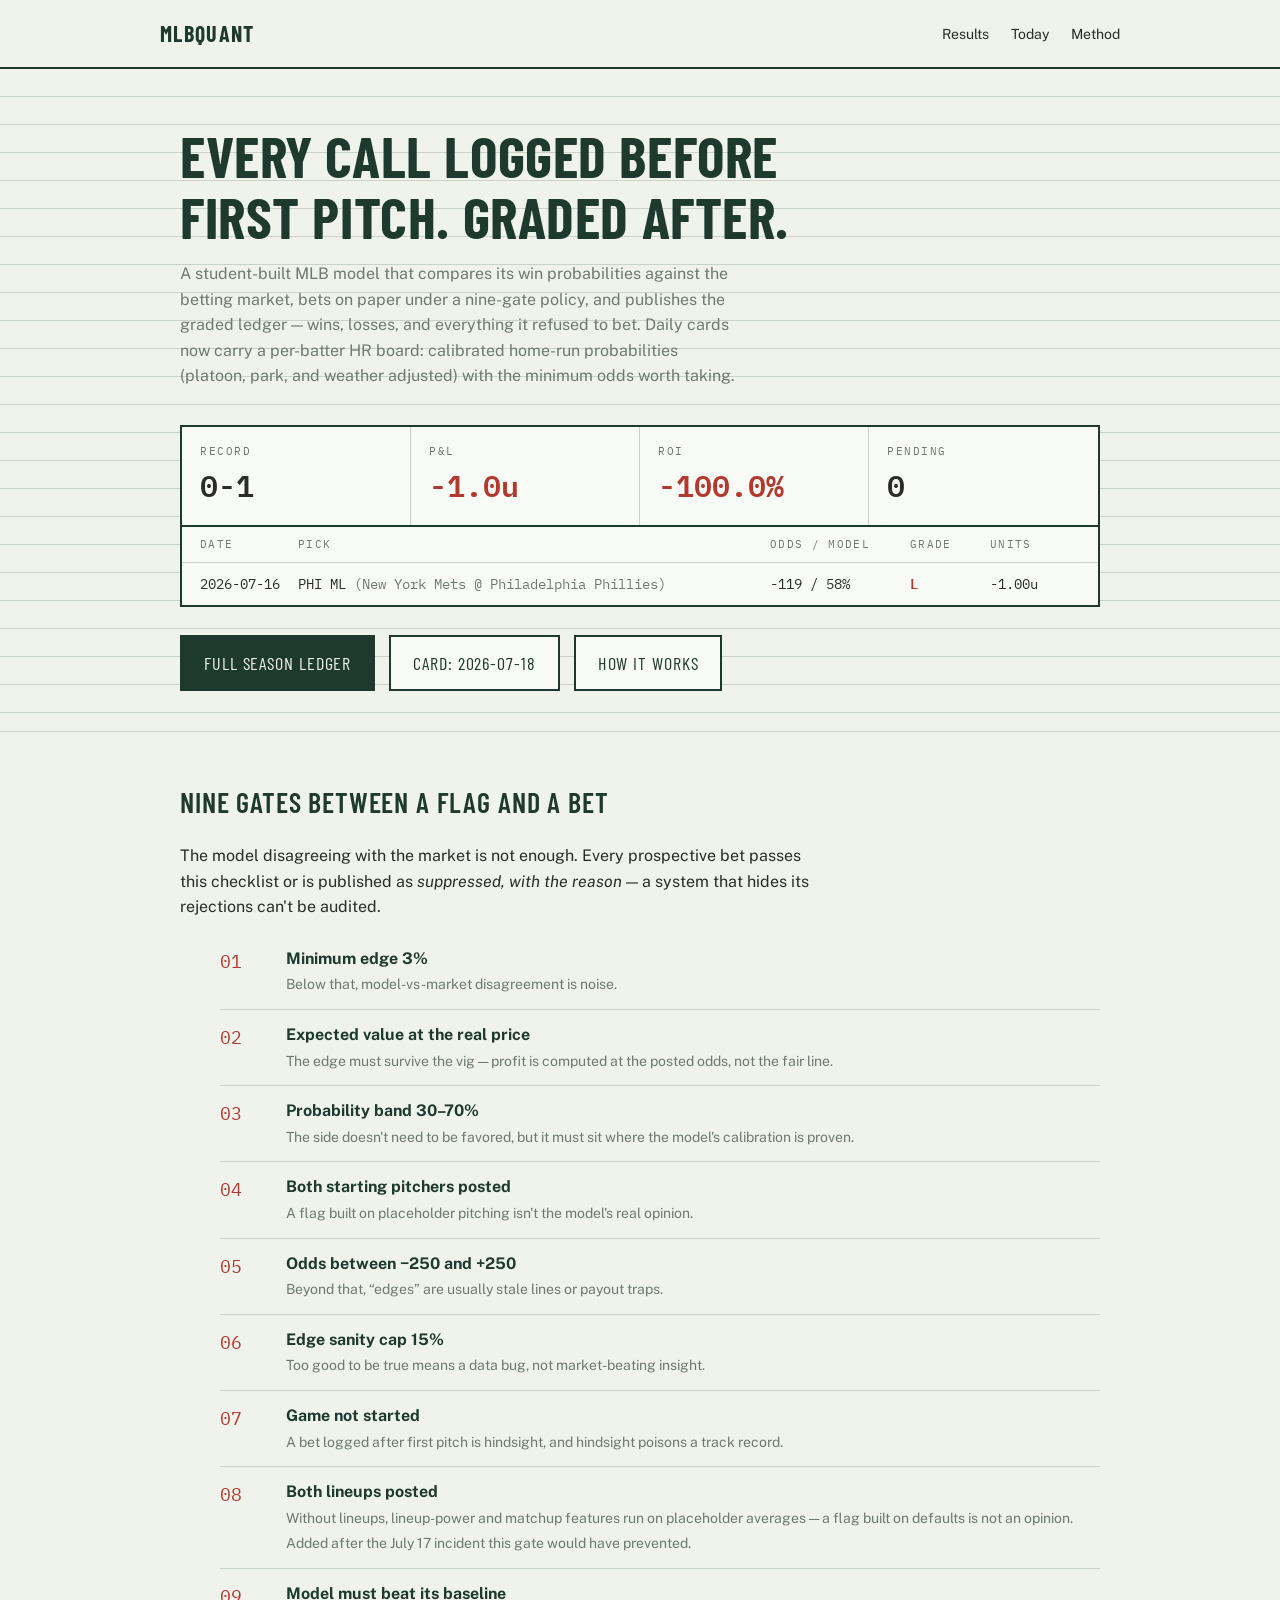
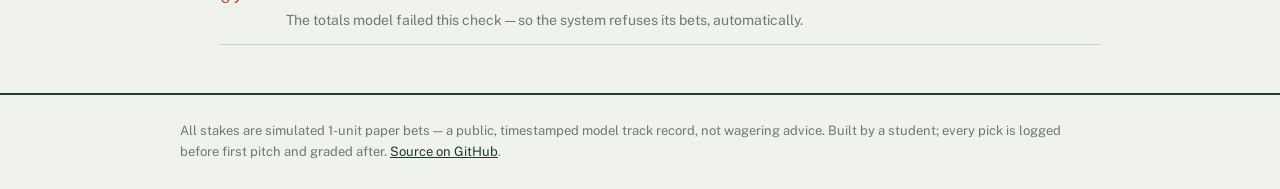
==== docs/index.html @ 3f46773c "Settle 7/17" ====
<!DOCTYPE html>
<html lang="en"><head><meta charset="utf-8">
<meta name="viewport" content="width=device-width, initial-scale=1">
<meta name="theme-color" content="#1E3A2F">
<link rel="manifest" href="manifest.json">
<link rel="apple-touch-icon" href="icon-192.png">
<title>Live ledger — MLBQuant</title><link rel="preconnect" href="https://fonts.googleapis.com"><link href="https://fonts.googleapis.com/css2?family=Barlow+Condensed:wght@600;700&family=Public+Sans:wght@400;600&family=IBM+Plex+Mono:wght@400;600&display=swap" rel="stylesheet">
<link rel="stylesheet" href="style.css">
<script>if('serviceWorker' in navigator){navigator.serviceWorker.register('sw.js');}</script>
</head><body>
<header><div class="wrap bar">
<a class="mark" href="index.html">MLBQUANT</a>
<nav><a href="season.html">Results</a><a href="today.html">Today</a><a href="method.html">Method</a></nav>
</div></header>

<div class="hero"><div class="wrap">
<h1>Every call logged before first&nbsp;pitch. Graded&nbsp;after.</h1>
<p class="sub">A student-built MLB model that compares its win probabilities against the
betting market, bets on paper under a nine-gate policy, and publishes the graded ledger —
wins, losses, and everything it refused to bet. Daily cards now carry a per-batter HR board:
calibrated home-run probabilities (platoon, park, and weather adjusted) with the minimum
odds worth taking.</p>
<div class="ledger"><div class="ledger-head mono">
<div class="stat"><div class="l">Record</div><div class="n">0-1</div></div>
<div class="stat"><div class="l">P&amp;L</div><div class="n loss">-1.0u</div></div>
<div class="stat"><div class="l">ROI</div><div class="n loss">-100.0%</div></div>
<div class="stat"><div class="l">Pending</div><div class="n">0</div></div>
</div><div class="rows"><div class="row headrow mono"><div>Date</div><div>Pick</div><div class="hide-m">Odds / Model</div><div>Grade</div><div class="hide-m">Units</div></div><div class="row mono"><div>2026-07-16</div><div>PHI ML <span style="color:var(--muted)">(New York Mets @ Philadelphia Phillies)</span></div><div class="hide-m">-119 / 58%</div><div class="grade L">L</div><div class="hide-m">-1.00u</div></div></div></div>
<div class="actions">
<a class="btn solid" href="season.html">Full season ledger</a>
<a class="btn" href="today.html">Card: 2026-07-18</a>
<a class="btn" href="method.html">How it works</a>
</div>
</div></div>
<section><div class="wrap">
<h2>Nine gates between a flag and a bet</h2>
<p class="body">The model disagreeing with the market is not enough. Every prospective bet
passes this checklist or is published as <em>suppressed, with the reason</em> — a system
that hides its rejections can't be audited.</p>
<ol class="gates"><li><div><b>Minimum edge 3%</b><span>Below that, model-vs-market disagreement is noise.</span></div></li><li><div><b>Expected value at the real price</b><span>The edge must survive the vig — profit is computed at the posted odds, not the fair line.</span></div></li><li><div><b>Probability band 30–70%</b><span>The side doesn't need to be favored, but it must sit where the model's calibration is proven.</span></div></li><li><div><b>Both starting pitchers posted</b><span>A flag built on placeholder pitching isn't the model's real opinion.</span></div></li><li><div><b>Odds between −250 and +250</b><span>Beyond that, “edges” are usually stale lines or payout traps.</span></div></li><li><div><b>Edge sanity cap 15%</b><span>Too good to be true means a data bug, not market-beating insight.</span></div></li><li><div><b>Game not started</b><span>A bet logged after first pitch is hindsight, and hindsight poisons a track record.</span></div></li><li><div><b>Both lineups posted</b><span>Without lineups, lineup-power and matchup features run on placeholder averages — a flag built on defaults is not an opinion. Added after the July 17 incident this gate would have prevented.</span></div></li><li><div><b>Model must beat its baseline</b><span>The totals model failed this check — so the system refuses its bets, automatically.</span></div></li></ol>
</div></section>

<footer><div class="wrap">All stakes are simulated 1-unit paper bets — a public, timestamped
model track record, not wagering advice. Built by a student; every pick is logged before
first pitch and graded after. <a href="https://github.com/aa2-2/SportsQuant-AI">Source on GitHub</a>.
</div></footer></body></html>
---- docs/style.css ----
:root{--paper:#EFF3EC;--ink:#1E3A2F;--text:#2B2B28;--rule:#C9D4C6;--win:#1E6B3C;
--loss:#B3392E;--muted:#6E7A6E;--card:#F7FAF5;}
*{box-sizing:border-box;margin:0}
body{background:var(--paper);color:var(--text);font-family:'Public Sans',system-ui,sans-serif;
font-size:16px;line-height:1.6}
.mono{font-family:'IBM Plex Mono',monospace;font-variant-numeric:tabular-nums}
a{color:var(--ink)}
.wrap{max-width:960px;margin:0 auto;padding:0 20px}
header{border-bottom:2px solid var(--ink)}
.bar{display:flex;justify-content:space-between;align-items:center;padding:16px 0}
.mark{font-family:'Barlow Condensed',sans-serif;font-weight:700;font-size:22px;
letter-spacing:.06em;color:var(--ink);text-decoration:none}
nav a{margin-left:22px;font-size:14px;text-decoration:none;color:var(--text)}
nav a:hover{text-decoration:underline}
.hero{padding:56px 0 40px;background:
repeating-linear-gradient(to bottom,transparent 0 27px,var(--rule) 27px 28px)}
h1{font-family:'Barlow Condensed',sans-serif;font-weight:700;font-size:clamp(38px,6vw,58px);
line-height:1.05;color:var(--ink);text-transform:uppercase;letter-spacing:.01em;max-width:640px}
.sub{margin:14px 0 0;color:var(--muted);max-width:560px}
.ledger{background:var(--card);border:2px solid var(--ink);margin:36px 0 0}
.ledger-head{display:grid;grid-template-columns:repeat(4,1fr);border-bottom:2px solid var(--ink)}
.stat{padding:16px 18px;border-right:1px solid var(--rule)}
.stat:last-child{border-right:none}
.stat .l{font-size:11px;letter-spacing:.14em;text-transform:uppercase;color:var(--muted)}
.stat .n{font-size:30px;font-weight:600}
.n.win{color:var(--win)}.n.loss{color:var(--loss)}
.rows{font-size:14px}
.row{display:grid;grid-template-columns:88px 1fr 130px 70px 90px;gap:10px;
padding:9px 18px;border-top:1px solid var(--rule);align-items:baseline}
.row.headrow{color:var(--muted);font-size:11px;letter-spacing:.12em;text-transform:uppercase;border-top:none}
.grade{font-weight:600}
.grade.W{color:var(--win)}.grade.L{color:var(--loss)}.grade.P{color:var(--muted)}
.empty{padding:22px 18px;color:var(--muted)}
.actions{display:flex;gap:14px;margin:28px 0 0;flex-wrap:wrap}
.btn{display:inline-block;border:2px solid var(--ink);padding:12px 22px;text-decoration:none;
font-family:'Barlow Condensed',sans-serif;font-size:18px;letter-spacing:.05em;
text-transform:uppercase;color:var(--ink);background:var(--card)}
.btn.solid{background:var(--ink);color:var(--paper)}
.btn:focus-visible{outline:3px solid var(--loss);outline-offset:2px}
section{padding:48px 0;border-top:1px solid var(--rule)}
h2{font-family:'Barlow Condensed',sans-serif;font-weight:600;font-size:28px;color:var(--ink);
text-transform:uppercase;letter-spacing:.03em;margin-bottom:18px}
.gates{list-style:none;counter-reset:g}
.gates li{counter-increment:g;display:grid;grid-template-columns:52px 1fr;gap:14px;
padding:12px 0;border-bottom:1px solid var(--rule)}
.gates li::before{content:counter(g,decimal-leading-zero);font-family:'IBM Plex Mono',monospace;
color:var(--loss);font-size:18px;padding-top:2px}
.gates b{display:block;color:var(--ink)}
.gates span{color:var(--muted);font-size:14px}
p.body{max-width:640px;margin-bottom:14px}
footer{border-top:2px solid var(--ink);padding:26px 0;font-size:13px;color:var(--muted)}
@media(max-width:640px){.ledger-head{grid-template-columns:repeat(2,1fr)}
.stat:nth-child(2){border-right:none}.row{grid-template-columns:70px 1fr 60px;font-size:13px}
.row .hide-m{display:none}}
@media(prefers-reduced-motion:no-preference){.btn{transition:transform .12s ease}
.btn:hover{transform:translateY(-2px)}}
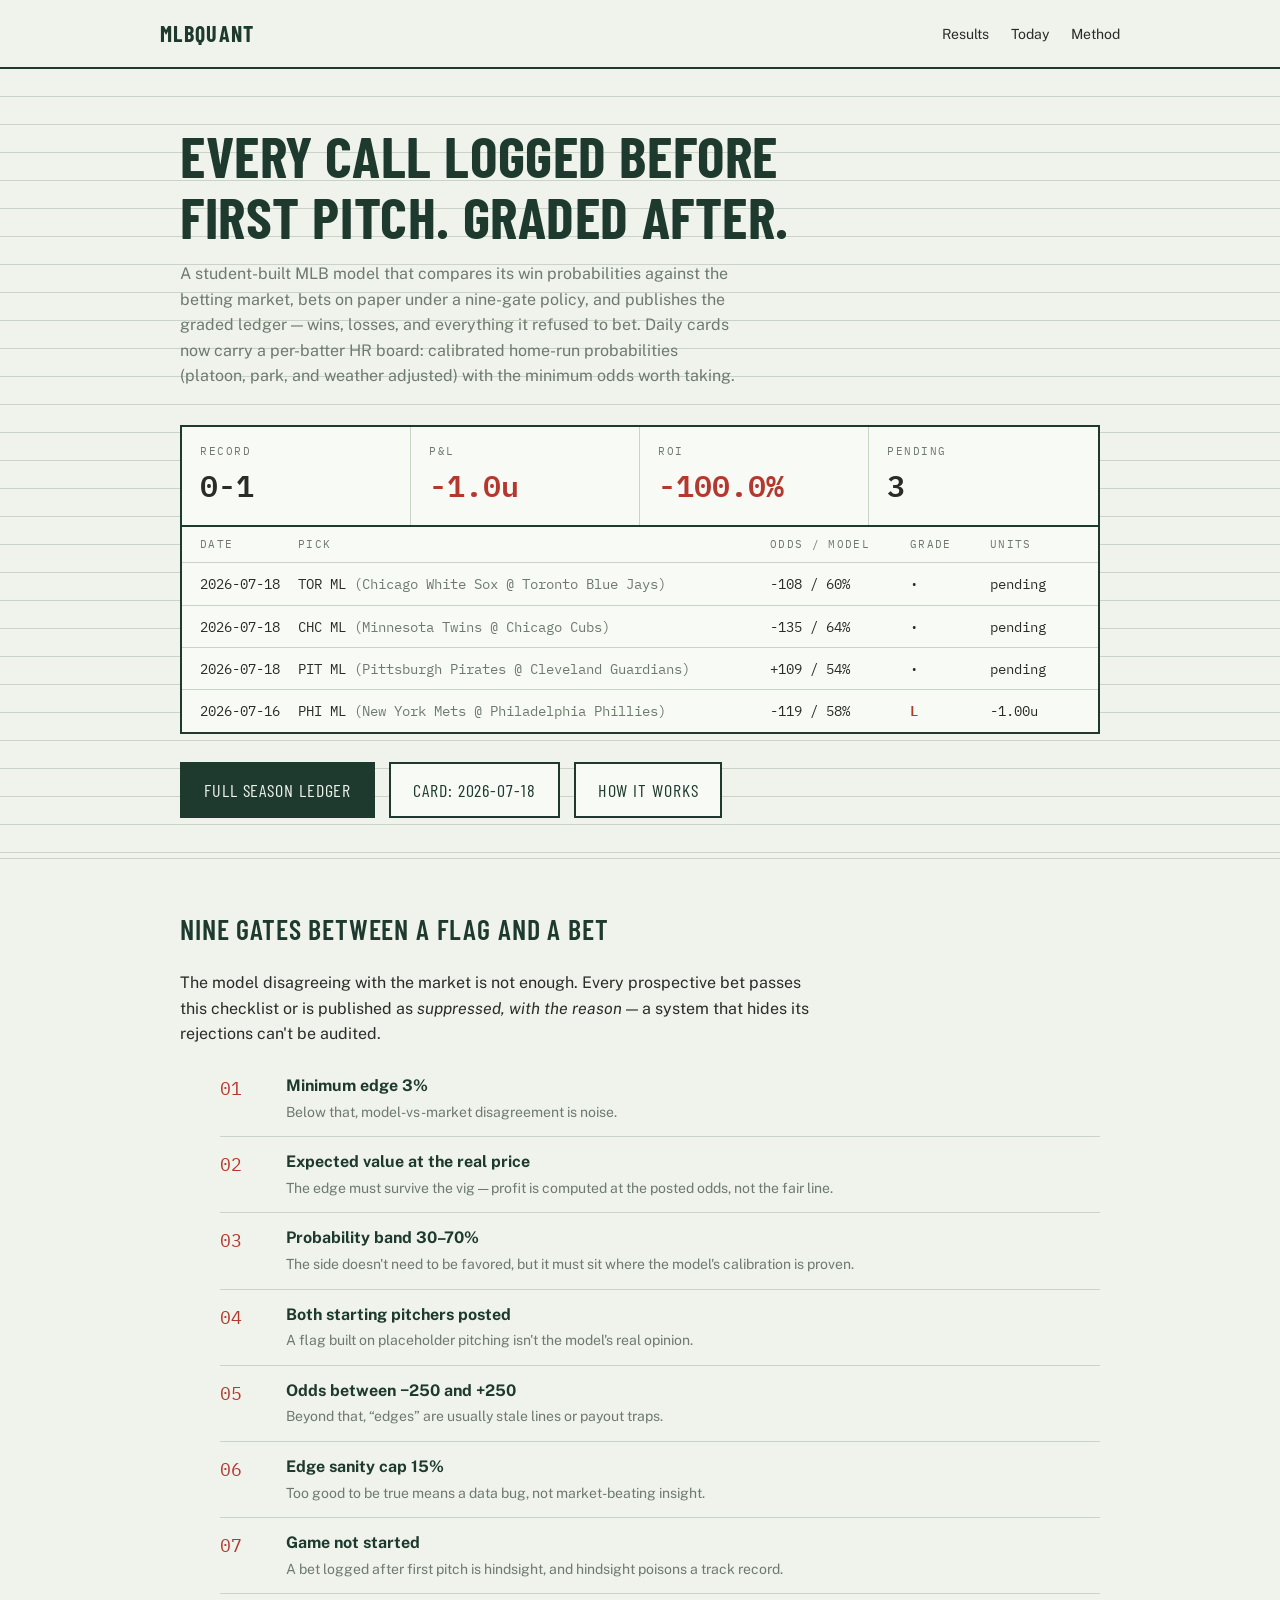
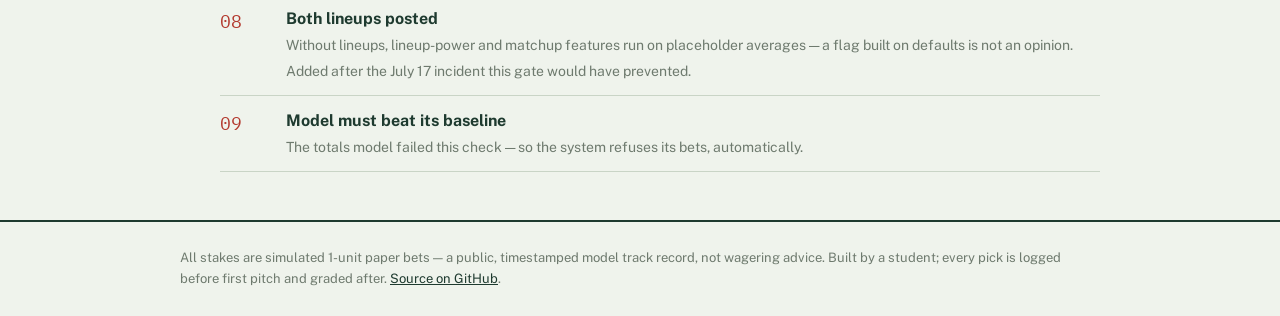
==== commit f174adca: "Daily update for 2026-07-18" ====
--- a/docs/index.html
+++ b/docs/index.html
@@ -24,8 +24,8 @@
 <div class="stat"><div class="l">Record</div><div class="n">0-1</div></div>
 <div class="stat"><div class="l">P&amp;L</div><div class="n loss">-1.0u</div></div>
 <div class="stat"><div class="l">ROI</div><div class="n loss">-100.0%</div></div>
-<div class="stat"><div class="l">Pending</div><div class="n">0</div></div>
-</div><div class="rows"><div class="row headrow mono"><div>Date</div><div>Pick</div><div class="hide-m">Odds / Model</div><div>Grade</div><div class="hide-m">Units</div></div><div class="row mono"><div>2026-07-16</div><div>PHI ML <span style="color:var(--muted)">(New York Mets @ Philadelphia Phillies)</span></div><div class="hide-m">-119 / 58%</div><div class="grade L">L</div><div class="hide-m">-1.00u</div></div></div></div>
+<div class="stat"><div class="l">Pending</div><div class="n">3</div></div>
+</div><div class="rows"><div class="row headrow mono"><div>Date</div><div>Pick</div><div class="hide-m">Odds / Model</div><div>Grade</div><div class="hide-m">Units</div></div><div class="row mono"><div>2026-07-18</div><div>TOR ML <span style="color:var(--muted)">(Chicago White Sox @ Toronto Blue Jays)</span></div><div class="hide-m">-108 / 60%</div><div class="grade ·">·</div><div class="hide-m">pending</div></div><div class="row mono"><div>2026-07-18</div><div>CHC ML <span style="color:var(--muted)">(Minnesota Twins @ Chicago Cubs)</span></div><div class="hide-m">-135 / 64%</div><div class="grade ·">·</div><div class="hide-m">pending</div></div><div class="row mono"><div>2026-07-18</div><div>PIT ML <span style="color:var(--muted)">(Pittsburgh Pirates @ Cleveland Guardians)</span></div><div class="hide-m">+109 / 54%</div><div class="grade ·">·</div><div class="hide-m">pending</div></div><div class="row mono"><div>2026-07-16</div><div>PHI ML <span style="color:var(--muted)">(New York Mets @ Philadelphia Phillies)</span></div><div class="hide-m">-119 / 58%</div><div class="grade L">L</div><div class="hide-m">-1.00u</div></div></div></div>
 <div class="actions">
 <a class="btn solid" href="season.html">Full season ledger</a>
 <a class="btn" href="today.html">Card: 2026-07-18</a>
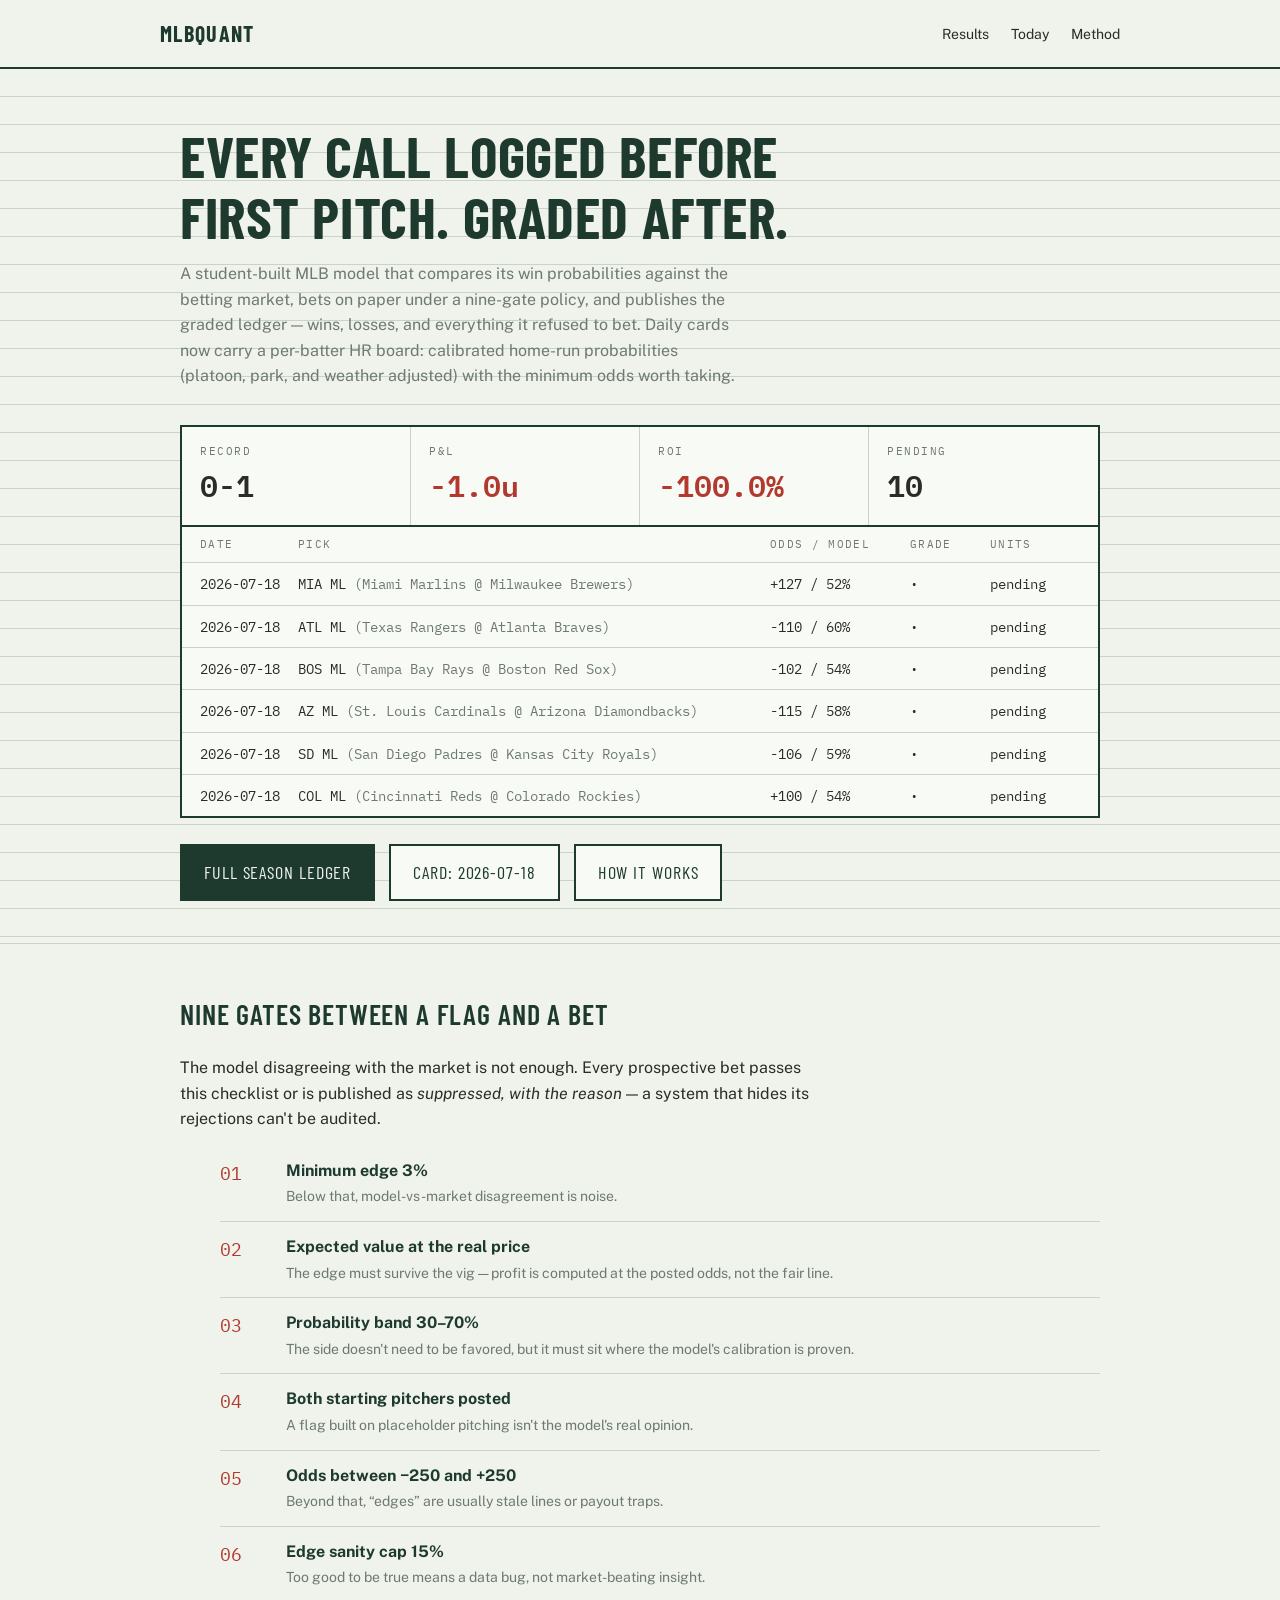
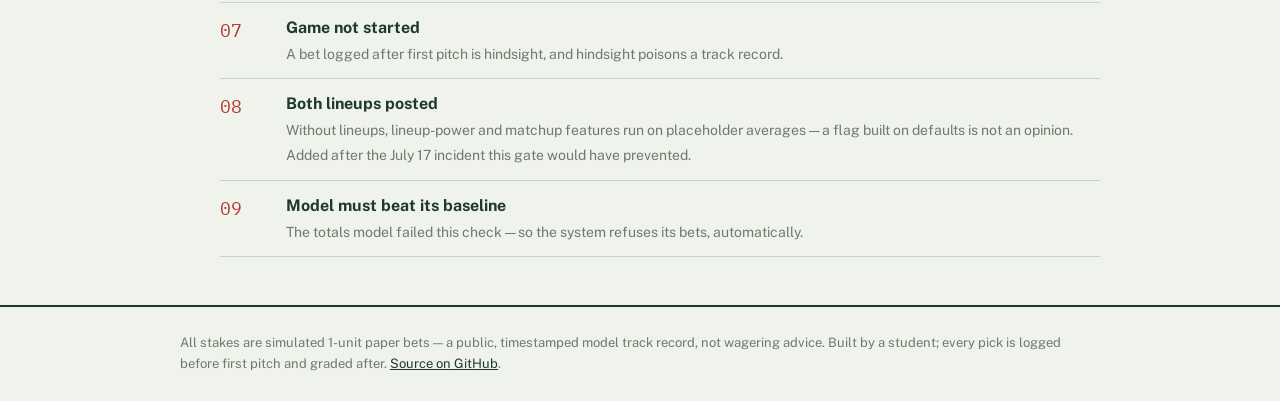
==== commit 61f4ad69: "Daily update for 2026-07-18" ====
--- a/docs/index.html
+++ b/docs/index.html
@@ -13,33 +13,33 @@
 <nav><a href="season.html">Results</a><a href="today.html">Today</a><a href="method.html">Method</a></nav>
 </div></header>
 
-<div class="hero"><div class="wrap">
-<h1>Every call logged before first&nbsp;pitch. Graded&nbsp;after.</h1>
-<p class="sub">A student-built MLB model that compares its win probabilities against the
-betting market, bets on paper under a nine-gate policy, and publishes the graded ledger —
-wins, losses, and everything it refused to bet. Daily cards now carry a per-batter HR board:
-calibrated home-run probabilities (platoon, park, and weather adjusted) with the minimum
-odds worth taking.</p>
-<div class="ledger"><div class="ledger-head mono">
+    <div class="hero"><div class="wrap">
+    <h1>Every call logged before first&nbsp;pitch. Graded&nbsp;after.</h1>
+    <p class="sub">A student-built MLB model that compares its win probabilities against the
+    betting market, bets on paper under a nine-gate policy, and publishes the graded ledger —
+    wins, losses, and everything it refused to bet. Daily cards now carry a per-batter HR board:
+    calibrated home-run probabilities (platoon, park, and weather adjusted) with the minimum
+    odds worth taking.</p>
+    <div class="ledger"><div class="ledger-head mono">
 <div class="stat"><div class="l">Record</div><div class="n">0-1</div></div>
-<div class="stat"><div class="l">P&amp;L</div><div class="n loss">-1.0u</div></div>
+<div class="stat"><div class="l">P&L</div><div class="n loss">-1.0u</div></div>
 <div class="stat"><div class="l">ROI</div><div class="n loss">-100.0%</div></div>
-<div class="stat"><div class="l">Pending</div><div class="n">3</div></div>
-</div><div class="rows"><div class="row headrow mono"><div>Date</div><div>Pick</div><div class="hide-m">Odds / Model</div><div>Grade</div><div class="hide-m">Units</div></div><div class="row mono"><div>2026-07-18</div><div>TOR ML <span style="color:var(--muted)">(Chicago White Sox @ Toronto Blue Jays)</span></div><div class="hide-m">-108 / 60%</div><div class="grade ·">·</div><div class="hide-m">pending</div></div><div class="row mono"><div>2026-07-18</div><div>CHC ML <span style="color:var(--muted)">(Minnesota Twins @ Chicago Cubs)</span></div><div class="hide-m">-135 / 64%</div><div class="grade ·">·</div><div class="hide-m">pending</div></div><div class="row mono"><div>2026-07-18</div><div>PIT ML <span style="color:var(--muted)">(Pittsburgh Pirates @ Cleveland Guardians)</span></div><div class="hide-m">+109 / 54%</div><div class="grade ·">·</div><div class="hide-m">pending</div></div><div class="row mono"><div>2026-07-16</div><div>PHI ML <span style="color:var(--muted)">(New York Mets @ Philadelphia Phillies)</span></div><div class="hide-m">-119 / 58%</div><div class="grade L">L</div><div class="hide-m">-1.00u</div></div></div></div>
-<div class="actions">
-<a class="btn solid" href="season.html">Full season ledger</a>
-<a class="btn" href="today.html">Card: 2026-07-18</a>
-<a class="btn" href="method.html">How it works</a>
-</div>
-</div></div>
-<section><div class="wrap">
-<h2>Nine gates between a flag and a bet</h2>
-<p class="body">The model disagreeing with the market is not enough. Every prospective bet
-passes this checklist or is published as <em>suppressed, with the reason</em> — a system
-that hides its rejections can't be audited.</p>
-<ol class="gates"><li><div><b>Minimum edge 3%</b><span>Below that, model-vs-market disagreement is noise.</span></div></li><li><div><b>Expected value at the real price</b><span>The edge must survive the vig — profit is computed at the posted odds, not the fair line.</span></div></li><li><div><b>Probability band 30–70%</b><span>The side doesn't need to be favored, but it must sit where the model's calibration is proven.</span></div></li><li><div><b>Both starting pitchers posted</b><span>A flag built on placeholder pitching isn't the model's real opinion.</span></div></li><li><div><b>Odds between −250 and +250</b><span>Beyond that, “edges” are usually stale lines or payout traps.</span></div></li><li><div><b>Edge sanity cap 15%</b><span>Too good to be true means a data bug, not market-beating insight.</span></div></li><li><div><b>Game not started</b><span>A bet logged after first pitch is hindsight, and hindsight poisons a track record.</span></div></li><li><div><b>Both lineups posted</b><span>Without lineups, lineup-power and matchup features run on placeholder averages — a flag built on defaults is not an opinion. Added after the July 17 incident this gate would have prevented.</span></div></li><li><div><b>Model must beat its baseline</b><span>The totals model failed this check — so the system refuses its bets, automatically.</span></div></li></ol>
-</div></section>
-
+<div class="stat"><div class="l">Pending</div><div class="n">10</div></div>
+</div><div class="rows"><div class="row headrow mono"><div>Date</div><div>Pick</div><div class="hide-m">Odds / Model</div><div>Grade</div><div class="hide-m">Units</div></div><div class="row mono"><div>2026-07-18</div><div>MIA ML <span style="color:var(--muted)">(Miami Marlins @ Milwaukee Brewers)</span></div><div class="hide-m">+127 / 52%</div><div class="grade ·">·</div><div class="hide-m">pending</div></div><div class="row mono"><div>2026-07-18</div><div>ATL ML <span style="color:var(--muted)">(Texas Rangers @ Atlanta Braves)</span></div><div class="hide-m">-110 / 60%</div><div class="grade ·">·</div><div class="hide-m">pending</div></div><div class="row mono"><div>2026-07-18</div><div>BOS ML <span style="color:var(--muted)">(Tampa Bay Rays @ Boston Red Sox)</span></div><div class="hide-m">-102 / 54%</div><div class="grade ·">·</div><div class="hide-m">pending</div></div><div class="row mono"><div>2026-07-18</div><div>AZ ML <span style="color:var(--muted)">(St. Louis Cardinals @ Arizona Diamondbacks)</span></div><div class="hide-m">-115 / 58%</div><div class="grade ·">·</div><div class="hide-m">pending</div></div><div class="row mono"><div>2026-07-18</div><div>SD ML <span style="color:var(--muted)">(San Diego Padres @ Kansas City Royals)</span></div><div class="hide-m">-106 / 59%</div><div class="grade ·">·</div><div class="hide-m">pending</div></div><div class="row mono"><div>2026-07-18</div><div>COL ML <span style="color:var(--muted)">(Cincinnati Reds @ Colorado Rockies)</span></div><div class="hide-m">+100 / 54%</div><div class="grade ·">·</div><div class="hide-m">pending</div></div></div></div>
+    <div class="actions">
+    <a class="btn solid" href="season.html">Full season ledger</a>
+    <a class="btn" href="today.html">Card: 2026-07-18</a>
+    <a class="btn" href="method.html">How it works</a>
+    </div>
+    </div></div>
+    <section><div class="wrap">
+    <h2>Nine gates between a flag and a bet</h2>
+    <p class="body">The model disagreeing with the market is not enough. Every prospective bet
+    passes this checklist or is published as <em>suppressed, with the reason</em> — a system
+    that hides its rejections can't be audited.</p>
+    <ol class="gates"><li><div><b>Minimum edge 3%</b><span>Below that, model-vs-market disagreement is noise.</span></div></li><li><div><b>Expected value at the real price</b><span>The edge must survive the vig — profit is computed at the posted odds, not the fair line.</span></div></li><li><div><b>Probability band 30–70%</b><span>The side doesn't need to be favored, but it must sit where the model's calibration is proven.</span></div></li><li><div><b>Both starting pitchers posted</b><span>A flag built on placeholder pitching isn't the model's real opinion.</span></div></li><li><div><b>Odds between −250 and +250</b><span>Beyond that, “edges” are usually stale lines or payout traps.</span></div></li><li><div><b>Edge sanity cap 15%</b><span>Too good to be true means a data bug, not market-beating insight.</span></div></li><li><div><b>Game not started</b><span>A bet logged after first pitch is hindsight, and hindsight poisons a track record.</span></div></li><li><div><b>Both lineups posted</b><span>Without lineups, lineup-power and matchup features run on placeholder averages — a flag built on defaults is not an opinion. Added after the July 17 incident this gate would have prevented.</span></div></li><li><div><b>Model must beat its baseline</b><span>The totals model failed this check — so the system refuses its bets, automatically.</span></div></li></ol>
+    </div></section>
+    
 <footer><div class="wrap">All stakes are simulated 1-unit paper bets — a public, timestamped
 model track record, not wagering advice. Built by a student; every pick is logged before
 first pitch and graded after. <a href="https://github.com/aa2-2/SportsQuant-AI">Source on GitHub</a>.
--- a/docs/style.css
+++ b/docs/style.css
@@ -1,57 +1,385 @@
 
-:root{--paper:#EFF3EC;--ink:#1E3A2F;--text:#2B2B28;--rule:#C9D4C6;--win:#1E6B3C;
---loss:#B3392E;--muted:#6E7A6E;--card:#F7FAF5;}
+:root{
+  --paper:#EFF3EC;
+  --ink:#1E3A2F;
+  --text:#2B2B28;
+  --rule:#C9D4C6;
+  --win:#1E6B3C;
+  --loss:#B3392E;
+  --muted:#6E7A6E;
+  --card:#F7FAF5;
+  --primary:#2563EB;
+  --primary-dark:#1D4ED8;
+  --success:#10B981;
+  --warning:#F59E0B;
+  --danger:#EF4444;
+}
 *{box-sizing:border-box;margin:0}
-body{background:var(--paper);color:var(--text);font-family:'Public Sans',system-ui,sans-serif;
-font-size:16px;line-height:1.6}
+body{
+  background:var(--paper);
+  color:var(--text);
+  font-family:'Public Sans',system-ui,sans-serif;
+  font-size:16px;
+  line-height:1.6
+}
 .mono{font-family:'IBM Plex Mono',monospace;font-variant-numeric:tabular-nums}
 a{color:var(--ink)}
-.wrap{max-width:960px;margin:0 auto;padding:0 20px}
+.wrap{
+  max-width:960px;
+  margin:0 auto;
+  padding:0 20px
+}
 header{border-bottom:2px solid var(--ink)}
-.bar{display:flex;justify-content:space-between;align-items:center;padding:16px 0}
-.mark{font-family:'Barlow Condensed',sans-serif;font-weight:700;font-size:22px;
-letter-spacing:.06em;color:var(--ink);text-decoration:none}
-nav a{margin-left:22px;font-size:14px;text-decoration:none;color:var(--text)}
+.bar{
+  display:flex;
+  justify-content:space-between;
+  align-items:center;
+  padding:16px 0
+}
+.mark{
+  font-family:'Barlow Condensed',sans-serif;
+  font-weight:700;
+  font-size:22px;
+  letter-spacing:.06em;
+  color:var(--ink);
+  text-decoration:none
+}
+nav a{
+  margin-left:22px;
+  font-size:14px;
+  text-decoration:none;
+  color:var(--text)
+}
 nav a:hover{text-decoration:underline}
-.hero{padding:56px 0 40px;background:
-repeating-linear-gradient(to bottom,transparent 0 27px,var(--rule) 27px 28px)}
-h1{font-family:'Barlow Condensed',sans-serif;font-weight:700;font-size:clamp(38px,6vw,58px);
-line-height:1.05;color:var(--ink);text-transform:uppercase;letter-spacing:.01em;max-width:640px}
-.sub{margin:14px 0 0;color:var(--muted);max-width:560px}
-.ledger{background:var(--card);border:2px solid var(--ink);margin:36px 0 0}
-.ledger-head{display:grid;grid-template-columns:repeat(4,1fr);border-bottom:2px solid var(--ink)}
-.stat{padding:16px 18px;border-right:1px solid var(--rule)}
+.hero{
+  padding:56px 0 40px;
+  background:
+  repeating-linear-gradient(to bottom,transparent 0 27px,var(--rule) 27px 28px)
+}
+h1{
+  font-family:'Barlow Condensed',sans-serif;
+  font-weight:700;
+  font-size:clamp(38px,6vw,58px);
+  line-height:1.05;
+  color:var(--ink);
+  text-transform:uppercase;
+  letter-spacing:.01em;
+  max-width:640px
+}
+.sub{
+  margin:14px 0 0;
+  color:var(--muted);
+  max-width:560px
+}
+.ledger{
+  background:var(--card);
+  border:2px solid var(--ink);
+  margin:36px 0 0
+}
+.ledger-head{
+  display:grid;
+  grid-template-columns:repeat(4,1fr);
+  border-bottom:2px solid var(--ink)
+}
+.stat{
+  padding:16px 18px;
+  border-right:1px solid var(--rule)
+}
 .stat:last-child{border-right:none}
-.stat .l{font-size:11px;letter-spacing:.14em;text-transform:uppercase;color:var(--muted)}
-.stat .n{font-size:30px;font-weight:600}
-.n.win{color:var(--win)}.n.loss{color:var(--loss)}
+.stat .l{
+  font-size:11px;
+  letter-spacing:.14em;
+  text-transform:uppercase;
+  color:var(--muted)
+}
+.stat .n{
+  font-size:30px;
+  font-weight:600
+}
+.n.win{color:var(--win)}
+.n.loss{color:var(--loss)}
 .rows{font-size:14px}
-.row{display:grid;grid-template-columns:88px 1fr 130px 70px 90px;gap:10px;
-padding:9px 18px;border-top:1px solid var(--rule);align-items:baseline}
-.row.headrow{color:var(--muted);font-size:11px;letter-spacing:.12em;text-transform:uppercase;border-top:none}
-.grade{font-weight:600}
-.grade.W{color:var(--win)}.grade.L{color:var(--loss)}.grade.P{color:var(--muted)}
-.empty{padding:22px 18px;color:var(--muted)}
-.actions{display:flex;gap:14px;margin:28px 0 0;flex-wrap:wrap}
-.btn{display:inline-block;border:2px solid var(--ink);padding:12px 22px;text-decoration:none;
-font-family:'Barlow Condensed',sans-serif;font-size:18px;letter-spacing:.05em;
-text-transform:uppercase;color:var(--ink);background:var(--card)}
-.btn.solid{background:var(--ink);color:var(--paper)}
-.btn:focus-visible{outline:3px solid var(--loss);outline-offset:2px}
-section{padding:48px 0;border-top:1px solid var(--rule)}
-h2{font-family:'Barlow Condensed',sans-serif;font-weight:600;font-size:28px;color:var(--ink);
-text-transform:uppercase;letter-spacing:.03em;margin-bottom:18px}
-.gates{list-style:none;counter-reset:g}
-.gates li{counter-increment:g;display:grid;grid-template-columns:52px 1fr;gap:14px;
-padding:12px 0;border-bottom:1px solid var(--rule)}
-.gates li::before{content:counter(g,decimal-leading-zero);font-family:'IBM Plex Mono',monospace;
-color:var(--loss);font-size:18px;padding-top:2px}
-.gates b{display:block;color:var(--ink)}
-.gates span{color:var(--muted);font-size:14px}
-p.body{max-width:640px;margin-bottom:14px}
-footer{border-top:2px solid var(--ink);padding:26px 0;font-size:13px;color:var(--muted)}
-@media(max-width:640px){.ledger-head{grid-template-columns:repeat(2,1fr)}
-.stat:nth-child(2){border-right:none}.row{grid-template-columns:70px 1fr 60px;font-size:13px}
-.row .hide-m{display:none}}
-@media(prefers-reduced-motion:no-preference){.btn{transition:transform .12s ease}
-.btn:hover{transform:translateY(-2px)}}
+.row{
+  display:grid;
+  grid-template-columns:88px 1fr 130px 70px 90px;
+  gap:10px;
+  padding:9px 18px;
+  border-top:1px solid var(--rule);
+  align-items:baseline
+}
+.row.headrow{
+  color:var(--muted);
+  font-size:11px;
+  letter-spacing:.12em;
+  text-transform:uppercase;
+  border-top:none
+}
+.grade{
+  font-weight:600
+}
+.grade.W{color:var(--win)}
+.grade.L{color:var(--loss)}
+.grade.P{color:var(--muted)}
+.empty{
+  padding:22px 18px;
+  color:var(--muted)
+}
+.actions{
+  display:flex;
+  gap:14px;
+  margin:28px 0 0;
+  flex-wrap:wrap
+}
+.btn{
+  display:inline-block;
+  border:2px solid var(--ink);
+  padding:12px 22px;
+  text-decoration:none;
+  font-family:'Barlow Condensed',sans-serif;
+  font-size:18px;
+  letter-spacing:.05em;
+  text-transform:uppercase;
+  color:var(--ink);
+  background:var(--card)
+}
+.btn.solid{
+  background:var(--ink);
+  color:var(--paper)
+}
+.btn:focus-visible{
+  outline:3px solid var(--loss);
+  outline-offset:2px
+}
+section{
+  padding:48px 0;
+  border-top:1px solid var(--rule)
+}
+h2{
+  font-family:'Barlow Condensed',sans-serif;
+  font-weight:600;
+  font-size:28px;
+  color:var(--ink);
+  text-transform:uppercase;
+  letter-spacing:.03em;
+  margin-bottom:18px
+}
+.gates{
+  list-style:none;
+  counter-reset:g
+}
+.gates li{
+  counter-increment:g;
+  display:grid;
+  grid-template-columns:52px 1fr;
+  gap:14px;
+  padding:12px 0;
+  border-bottom:1px solid var(--rule)
+}
+.gates li::before{
+  content:counter(g,decimal-leading-zero);
+  font-family:'IBM Plex Mono',monospace;
+  color:var(--loss);
+  font-size:18px;
+  padding-top:2px
+}
+.gates b{
+  display:block;
+  color:var(--ink)
+}
+.gates span{
+  color:var(--muted);
+  font-size:14px
+}
+p.body{
+  max-width:640px;
+  margin-bottom:14px
+}
+footer{
+  border-top:2px solid var(--ink);
+  padding:26px 0;
+  font-size:13px;
+  color:var(--muted)
+}
+@media(max-width:640px){
+  .ledger-head{
+    grid-template-columns:repeat(2,1fr)
+  }
+  .stat:nth-child(2){
+    border-right:none
+  }
+  .row{
+    grid-template-columns:70px 1fr 60px;
+    font-size:13px
+  }
+  .row .hide-m{
+    display:none
+  }
+}
+@media(prefers-reduced-motion:no-preference){
+  .btn{
+    transform:translateY(-2px);
+    transition:transform .12s ease
+  }
+  .btn:hover{
+    transform:translateY(-2px)
+  }
+}
+.today-header{
+  background:linear-gradient(135deg,#1E3A2F 0%,#2D5A3F 100%);
+  color:white;
+  padding:40px 0;
+  margin:36px 0 24px;
+  border-radius:12px
+}
+.today-header h1{
+  font-size:2.2rem;
+  margin-bottom:8px;
+  color:white
+}
+.today-header p{
+  font-size:1.1rem;
+  opacity:0.9
+}
+.featured-bet{
+  background:var(--card);
+  border:2px solid var(--ink);
+  border-radius:12px;
+  padding:24px;
+  margin:24px 0
+}
+.featured-bet h2{
+  margin-top:0;
+  color:var(--ink)
+}
+.featured-bet .pick{
+  font-size:1.5rem;
+  font-weight:bold;
+  margin:12px 0
+}
+.featured-bet .edge{
+  display:inline-block;
+  background:var(--win);
+  color:white;
+  padding:4px 8px;
+  border-radius:4px;
+  font-weight:bold
+}
+.featured-bet .reason{
+  background:#f8f9fa;
+  border-left:4px solid var(--win);
+  padding:12px;
+  margin:12px 0
+}
+.game-card{
+  background:var(--card);
+  border:1px solid var(--rule);
+  border-radius:10px;
+  padding:20px;
+  margin:16px 0
+}
+.game-header{
+  display:flex;
+  justify-content:space-between;
+  align-items:center;
+  margin-bottom:16px
+}
+.team-logo{
+  width:40px;
+  height:40px;
+  object-fit:contain;
+  margin-right:12px
+}
+.team-info{
+  flex:1
+}
+.team-name{
+  font-weight:600;
+  font-size:1.1rem
+}
+.game-time{
+  color:var(--muted);
+  font-size:0.9rem
+}
+.odds-display{
+  display:flex;
+  gap:16px;
+  margin:16px 0;
+  flex-wrap:wrap
+}
+.odds-box{
+  background:#f8f9fa;
+  border:1px solid var(--rule);
+  border-radius:8px;
+  padding:12px;
+  text-align:center;
+  min-width:80px
+}
+.odds-box.best{
+  border:2px solid var(--win);
+  background:#f0fff4
+}
+.odds-value{
+  font-size:1.5rem;
+  font-weight:bold;
+  color:var(--ink)
+}
+.odds-label{
+  font-size:0.85rem;
+  color:var(--muted);
+  text-transform:uppercase
+}
+.probability-bar{
+  height:8px;
+  background:#e9ecef;
+  border-radius:4px;
+  margin:12px 0;
+  overflow:hidden
+}
+.probability-fill{
+  height:100%;
+  background:linear-gradient(90deg,var(--win),var(--loss));
+  transition:width 0.3s ease
+}
+.hr-section{
+  background:#f8f9fa;
+  border-radius:12px;
+  padding:24px;
+  margin:24px 0
+}
+.hr-section h2{
+  margin-top:0;
+  color:var(--ink)
+}
+.hr-table{
+  width:100%;
+  border-collapse:collapse;
+  margin:16px 0
+}
+.hr-table th{
+  background:#e9ecef;
+  padding:12px;
+  text-align:left;
+  font-weight:600
+}
+.hr-table td{
+  padding:10px;
+  border-bottom:1px solid #dee2e6
+}
+.hr-table tr:hover{
+  background:#f1f3f5
+}
+.hr-player{
+  font-weight:600
+}
+.hr-prob{
+  font-weight:bold;
+  color:var(--ink)
+}
+.hr-take{
+  background:#fff3cd;
+  border:1px solid #ffeaa7;
+  border-radius:4px;
+  padding:2px 6px;
+  font-size:0.85rem
+}
+
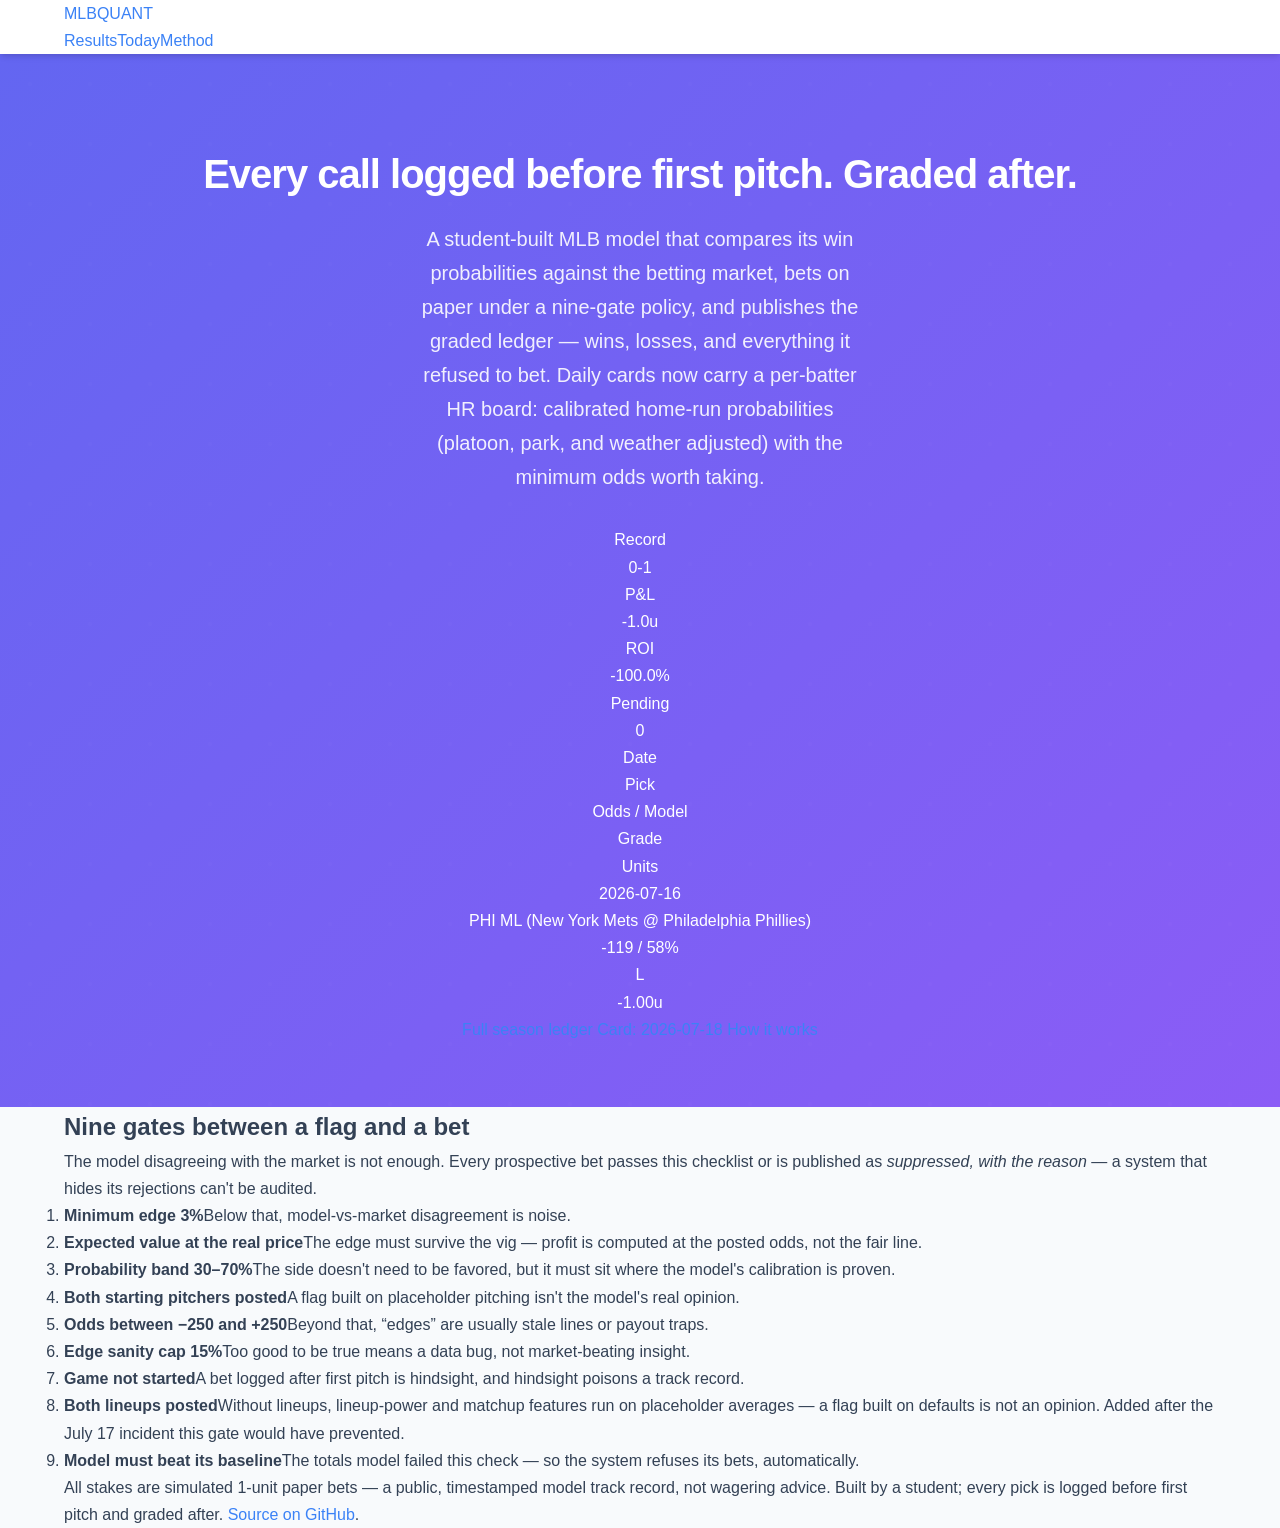
==== commit f4cd06b3: "Publish updated site" ====
--- a/docs/index.html
+++ b/docs/index.html
@@ -24,8 +24,8 @@
 <div class="stat"><div class="l">Record</div><div class="n">0-1</div></div>
 <div class="stat"><div class="l">P&L</div><div class="n loss">-1.0u</div></div>
 <div class="stat"><div class="l">ROI</div><div class="n loss">-100.0%</div></div>
-<div class="stat"><div class="l">Pending</div><div class="n">10</div></div>
-</div><div class="rows"><div class="row headrow mono"><div>Date</div><div>Pick</div><div class="hide-m">Odds / Model</div><div>Grade</div><div class="hide-m">Units</div></div><div class="row mono"><div>2026-07-18</div><div>MIA ML <span style="color:var(--muted)">(Miami Marlins @ Milwaukee Brewers)</span></div><div class="hide-m">+127 / 52%</div><div class="grade ·">·</div><div class="hide-m">pending</div></div><div class="row mono"><div>2026-07-18</div><div>ATL ML <span style="color:var(--muted)">(Texas Rangers @ Atlanta Braves)</span></div><div class="hide-m">-110 / 60%</div><div class="grade ·">·</div><div class="hide-m">pending</div></div><div class="row mono"><div>2026-07-18</div><div>BOS ML <span style="color:var(--muted)">(Tampa Bay Rays @ Boston Red Sox)</span></div><div class="hide-m">-102 / 54%</div><div class="grade ·">·</div><div class="hide-m">pending</div></div><div class="row mono"><div>2026-07-18</div><div>AZ ML <span style="color:var(--muted)">(St. Louis Cardinals @ Arizona Diamondbacks)</span></div><div class="hide-m">-115 / 58%</div><div class="grade ·">·</div><div class="hide-m">pending</div></div><div class="row mono"><div>2026-07-18</div><div>SD ML <span style="color:var(--muted)">(San Diego Padres @ Kansas City Royals)</span></div><div class="hide-m">-106 / 59%</div><div class="grade ·">·</div><div class="hide-m">pending</div></div><div class="row mono"><div>2026-07-18</div><div>COL ML <span style="color:var(--muted)">(Cincinnati Reds @ Colorado Rockies)</span></div><div class="hide-m">+100 / 54%</div><div class="grade ·">·</div><div class="hide-m">pending</div></div></div></div>
+<div class="stat"><div class="l">Pending</div><div class="n">0</div></div>
+</div><div class="rows"><div class="row headrow mono"><div>Date</div><div>Pick</div><div class="hide-m">Odds / Model</div><div>Grade</div><div class="hide-m">Units</div></div><div class="row mono"><div>2026-07-16</div><div>PHI ML <span style="color:var(--muted)">(New York Mets @ Philadelphia Phillies)</span></div><div class="hide-m">-119 / 58%</div><div class="grade L">L</div><div class="hide-m">-1.00u</div></div></div></div>
     <div class="actions">
     <a class="btn solid" href="season.html">Full season ledger</a>
     <a class="btn" href="today.html">Card: 2026-07-18</a>
--- a/docs/style.css
+++ b/docs/style.css
@@ -1,385 +1,681 @@
 
 :root{
-  --paper:#EFF3EC;
-  --ink:#1E3A2F;
-  --text:#2B2B28;
-  --rule:#C9D4C6;
-  --win:#1E6B3C;
-  --loss:#B3392E;
-  --muted:#6E7A6E;
-  --card:#F7FAF5;
-  --primary:#2563EB;
-  --primary-dark:#1D4ED8;
+  --primary-dark:#0F172A;
+  --dark:#1E293B;
+  --darker:#0F172A;
+  --light:#F8FAFC;
+  --lighter:#F1F5F9;
+  --text:#64748B;
+  --text-dark:#1E293B;
+  --accent:#3B82F6;
+  --accent-hover:#2563EB;
   --success:#10B981;
   --warning:#F59E0B;
   --danger:#EF4444;
-}
-*{box-sizing:border-box;margin:0}
+  --border:#E2E8F0;
+  --shadow:0 4px 6px -1px rgba(0, 0, 0, 0.1), 0 2px 4px -1px rgba(0, 0, 0, 0.06);
+  --shadow-lg:0 10px 15px -3px rgba(0, 0, 0, 0.1), 0 4px 6px -2px rgba(0, 0, 0, 0.05);
+  --radius:0.5rem;
+  --radius-lg:0.75rem;
+}
+*{box-sizing:border-box;margin:0;padding:0}
 body{
-  background:var(--paper);
-  color:var(--text);
-  font-family:'Public Sans',system-ui,sans-serif;
+  background:var(--light);
+  color:var(--text);
+  font-family:'Inter', -apple-system, BlinkMacSystemFont, 'Segoe UI', Roboto, sans-serif;
+  line-height:1.7;
   font-size:16px;
-  line-height:1.6
-}
-.mono{font-family:'IBM Plex Mono',monospace;font-variant-numeric:tabular-nums}
-a{color:var(--ink)}
+  color:#334155;
+}
+a{
+  color:var(--accent);
+  text-decoration:none;
+  transition:color 0.2s ease;
+}
+a:hover{
+  color:var(--accent-hover);
+  text-decoration:underline;
+}
 .wrap{
-  max-width:960px;
+  max-width:1200px;
   margin:0 auto;
-  padding:0 20px
-}
-header{border-bottom:2px solid var(--ink)}
-.bar{
+  padding:0 1.5rem;
+}
+header{
+  background:white;
+  box-shadow:var(--shadow);
+  position:sticky;
+  top:0;
+  z-index:100;
+}
+.nav-container{
   display:flex;
   justify-content:space-between;
   align-items:center;
-  padding:16px 0
-}
-.mark{
-  font-family:'Barlow Condensed',sans-serif;
+  height:4.5rem;
+}
+.logo{
+  display:flex;
+  align-items:center;
+  gap:0.75rem;
+}
+.logo-img{
+  height:2.5rem;
+  width:auto;
+}
+.logo-text{
+  font-size:1.5rem;
+  font-weight:800;
+  color:var(--dark);
+  letter-spacing:-0.025em;
+}
+.nav-links{
+  display:flex;
+  gap:2rem;
+  align-items:center;
+}
+.nav-links a{
+  font-weight:500;
+  color:var(--text);
+  font-size:0.95rem;
+  padding:0.5rem 0;
+  border-bottom:2px solid transparent;
+  transition:all 0.2s ease;
+}
+.nav-links a:hover{
+  color:var(--accent);
+  border-bottom-color:var(--accent);
+}
+.nav-links a.active{
+  color:var(--accent);
+  border-bottom-color:var(--accent);
+}
+.hero{
+  background:linear-gradient(135deg, #6366F1 0%, #8B5CF6 100%);
+  color:white;
+  text-align:center;
+  padding:6rem 0 4rem;
+  position:relative;
+  overflow:hidden;
+}
+.hero::before{
+  content:'';
+  position:absolute;
+  top:0;
+  left:0;
+  right:0;
+  bottom:0;
+  background:url('data:image/svg+xml,%3Csvg width=%2260%22 height=%2260%22 viewBox=%220 0 60 60%22 xmlns=%22http://www.w3.org/2000/svg%22%3E%3Cg fill=%22none%22 fill-rule=%22evenodd%22%3E%3Ccircle cx=%2230%22 cy=%2230%22 r=%222%22 fill=%22%23FFFFFF%22 fill-opacity=%220.1%22/%3E%3C/g%3E%3C/svg%3E');
+  opacity:0.15;
+}
+.hero-content{
+  position:relative;
+  z-index:10;
+  max-width:36rem;
+  margin:0 auto;
+}
+.hero h1{
+  font-size:2.5rem;
+  font-weight:800;
+  margin-bottom:1.5rem;
+  line-height:1.2;
+  letter-spacing:-0.025em;
+}
+.hero p{
+  font-size:1.25rem;
+  opacity:0.9;
+  max-width:28rem;
+  margin:0 auto 2rem;
+}
+.hero-buttons{
+  display:flex;
+  gap:1rem;
+  justify-content:center;
+  flex-wrap:wrap;
+}
+.btn-primary{
+  background:white;
+  color:#6366F1;
+  border:none;
+  padding:0.75rem 2rem;
+  font-weight:600;
+  border-radius:0.5rem;
+  font-size:1rem;
+  cursor:pointer;
+  transition:all 0.2s ease;
+  box-shadow:var(--shadow);
+}
+.btn-primary:hover{
+  background:#F0F4FF;
+  transform:translateY(-2px);
+  box-shadow:var(--shadow-lg);
+}
+.btn-outline{
+  background:rgba(255,255,255,0.1);
+  border:1px solid rgba(255,255,255,0.2);
+  color:white;
+  padding:0.75rem 2rem;
+  font-weight:600;
+  border-radius:0.5rem;
+  font-size:1rem;
+  cursor:pointer;
+  transition:all 0.2s ease;
+}
+.btn-outline:hover{
+  background:rgba(255,255,255,0.2);
+  transform:translateY(-2px);
+}
+.section{
+  padding:5rem 0;
+  background:white;
+}
+.section-alt{
+  background:var(--lighter);
+}
+.section-title{
+  text-align:center;
+  margin-bottom:3rem;
+}
+.section-title h2{
+  font-size:2rem;
   font-weight:700;
-  font-size:22px;
-  letter-spacing:.06em;
-  color:var(--ink);
-  text-decoration:none
-}
-nav a{
-  margin-left:22px;
-  font-size:14px;
-  text-decoration:none;
-  color:var(--text)
-}
-nav a:hover{text-decoration:underline}
-.hero{
-  padding:56px 0 40px;
-  background:
-  repeating-linear-gradient(to bottom,transparent 0 27px,var(--rule) 27px 28px)
-}
-h1{
-  font-family:'Barlow Condensed',sans-serif;
+  color:var(--dark);
+  margin-bottom:1rem;
+  position:relative;
+  display:inline-block;
+}
+.section-title h2::after{
+  content:'';
+  position:absolute;
+  bottom:-0.5rem;
+  left:50%;
+  transform:translateX(-50%);
+  width:4rem;
+  height:3px;
+  background:var(--accent);
+  border-radius:3px;
+}
+.section-title p{
+  color:var(--text);
+  max-width:36rem;
+  margin:0 auto;
+  font-size:1.125rem;
+  opacity:0.8;
+}
+.features-grid{
+  display:grid;
+  grid-template-columns:repeat(auto-fit, minmax(280px, 1fr));
+  gap:2rem;
+}
+.feature-card{
+  background:white;
+  border-radius:var(--radius-lg);
+  padding:2rem;
+  box-shadow:var(--shadow);
+  transition:all 0.3s ease;
+  border:1px solid var(--border);
+  height:100%;
+  display:flex;
+  flex-direction:column;
+}
+.feature-card:hover{
+  transform:translateY(-4px);
+  box-shadow:var(--shadow-lg);
+  border-color:var(--accent);
+}
+.feature-icon{
+  width:3rem;
+  height:3rem;
+  background:linear-gradient(135deg, #6366F1, #8B5CF6);
+  border-radius:50%;
+  display:flex;
+  align-items:center;
+  justify-content:center;
+  margin-bottom:1.5rem;
+}
+.feature-icon svg{
+  width:1.5rem;
+  height:1.5rem;
+  fill:white;
+}
+.feature-card h3{
+  font-size:1.25rem;
+  font-weight:600;
+  color:var(--dark);
+  margin-bottom:1rem;
+  flex-grow:1;
+}
+.feature-card p{
+  color:var(--text);
+  line-height:1.6;
+  flex-grow:1;
+}
+.stats-grid{
+  display:grid;
+  grid-template-columns:repeat(auto-fit, minmax(200px, 1fr));
+  gap:1.5rem;
+  margin:2rem 0;
+}
+.stat-card{
+  background:white;
+  border-radius:var(--radius-lg);
+  padding:1.5rem;
+  text-align:center;
+  box-shadow:var(--shadow);
+  border:1px solid var(--border);
+  transition:all 0.2s ease;
+}
+.stat-card:hover{
+  transform:translateY(-2px);
+  box-shadow:var(--shadow-lg);
+}
+.stat-number{
+  font-size:2.5rem;
+  font-weight:800;
+  color:var(--accent);
+  margin-bottom:0.5rem;
+  line-height:1;
+}
+.stat-label{
+  font-size:1rem;
+  color:var(--text);
+  font-weight:500;
+}
+.games-section{
+  background:white;
+}
+.games-header{
+  display:flex;
+  justify-content:space-between;
+  align-items:center;
+  margin-bottom:2rem;
+  flex-wrap:wrap;
+  gap:1rem;
+}
+.games-header h2{
+  font-size:1.75rem;
   font-weight:700;
-  font-size:clamp(38px,6vw,58px);
-  line-height:1.05;
-  color:var(--ink);
+  color:var(--dark);
+}
+.games-filter{
+  display:flex;
+  gap:1rem;
+  align-items:center;
+}
+.games-filter select,
+.games-filter input{
+  padding:0.75rem 1rem;
+  border:1px solid var(--border);
+  border-radius:var(--radius);
+  font-size:0.95rem;
+  background:white;
+  color:var(--text-dark);
+}
+.games-filter select:focus,
+.games-filter input:focus{
+  outline:none;
+  border-color:var(--accent);
+  box-shadow:0 0 0 2px rgba(59, 130, 246, 0.25);
+}
+.games-grid{
+  display:grid;
+  grid-template-columns:repeat(auto-fill, minmax(340px, 1fr));
+  gap:1.5rem;
+}
+.game-card{
+  background:white;
+  border-radius:var(--radius-lg);
+  overflow:hidden;
+  box-shadow:var(--shadow);
+  border:1px solid var(--border);
+  transition:all 0.3s ease;
+  display:flex;
+  flex-direction:column;
+  height:100%;
+}
+.game-card:hover{
+  transform:translateY(-4px);
+  box-shadow:var(--shadow-lg);
+  border-color:var(--accent);
+}
+.game-header{
+  display:flex;
+  justify-content:space-between;
+  align-items:center;
+  padding:1.5rem;
+  border-bottom:1px solid var(--border);
+  flex-wrap:wrap;
+  gap:1rem;
+}
+.teams{
+  display:flex;
+  align-items:center;
+  gap:1rem;
+  flex:1;
+  min-width:0;
+}
+.team-logo{
+  width:2.5rem;
+  height:2.5rem;
+  object-fit:contain;
+  border-radius:50%;
+  border:2px solid var(--lighter);
+  background:white;
+  padding:0.25rem;
+}
+.team-info{
+  display:flex;
+  flex-direction:column;
+}
+.team-name{
+  font-weight:600;
+  font-size:1.125rem;
+  color:var(--text-dark);
+  white-space:nowrap;
+  overflow:hidden;
+  text-overflow:ellipsis;
+}
+.team-record{
+  font-size:0.875rem;
+  color:var(--text);
+}
+.versus{
+  font-weight:600;
+  color:var(--text-dark);
+  font-size:1.125rem;
+}
+.game-time{
+  font-size:0.875rem;
+  color:var(--text);
+  white-space:nowrap;
+}
+.game-body{
+  flex:1;
+  padding:1.5rem;
+  display:flex;
+  flex-direction:column;
+}
+.odds-section{
+  display:flex;
+  justify-content:space-between;
+  margin-bottom:1.5rem;
+  flex-wrap:wrap;
+  gap:1rem;
+}
+.odds-box{
+  background:var(--lighter);
+  border:1px solid var(--border);
+  border-radius:var(--radius);
+  padding:1rem;
+  text-align:center;
+  flex:1;
+  min-width:80px;
+}
+.odds-label{
+  font-size:0.875rem;
+  color:var(--text);
+  margin-bottom:0.5rem;
   text-transform:uppercase;
-  letter-spacing:.01em;
-  max-width:640px
-}
-.sub{
-  margin:14px 0 0;
-  color:var(--muted);
-  max-width:560px
-}
-.ledger{
-  background:var(--card);
-  border:2px solid var(--ink);
-  margin:36px 0 0
-}
-.ledger-head{
-  display:grid;
-  grid-template-columns:repeat(4,1fr);
-  border-bottom:2px solid var(--ink)
-}
-.stat{
-  padding:16px 18px;
-  border-right:1px solid var(--rule)
-}
-.stat:last-child{border-right:none}
-.stat .l{
-  font-size:11px;
-  letter-spacing:.14em;
-  text-transform:uppercase;
-  color:var(--muted)
-}
-.stat .n{
-  font-size:30px;
-  font-weight:600
-}
-.n.win{color:var(--win)}
-.n.loss{color:var(--loss)}
-.rows{font-size:14px}
-.row{
-  display:grid;
-  grid-template-columns:88px 1fr 130px 70px 90px;
-  gap:10px;
-  padding:9px 18px;
-  border-top:1px solid var(--rule);
-  align-items:baseline
-}
-.row.headrow{
-  color:var(--muted);
-  font-size:11px;
-  letter-spacing:.12em;
-  text-transform:uppercase;
-  border-top:none
-}
-.grade{
-  font-weight:600
-}
-.grade.W{color:var(--win)}
-.grade.L{color:var(--loss)}
-.grade.P{color:var(--muted)}
-.empty{
-  padding:22px 18px;
-  color:var(--muted)
-}
-.actions{
-  display:flex;
-  gap:14px;
-  margin:28px 0 0;
-  flex-wrap:wrap
-}
-.btn{
-  display:inline-block;
-  border:2px solid var(--ink);
-  padding:12px 22px;
-  text-decoration:none;
-  font-family:'Barlow Condensed',sans-serif;
-  font-size:18px;
-  letter-spacing:.05em;
-  text-transform:uppercase;
-  color:var(--ink);
-  background:var(--card)
-}
-.btn.solid{
-  background:var(--ink);
-  color:var(--paper)
-}
-.btn:focus-visible{
-  outline:3px solid var(--loss);
-  outline-offset:2px
-}
-section{
-  padding:48px 0;
-  border-top:1px solid var(--rule)
-}
-h2{
-  font-family:'Barlow Condensed',sans-serif;
-  font-weight:600;
-  font-size:28px;
-  color:var(--ink);
-  text-transform:uppercase;
-  letter-spacing:.03em;
-  margin-bottom:18px
-}
-.gates{
-  list-style:none;
-  counter-reset:g
-}
-.gates li{
-  counter-increment:g;
-  display:grid;
-  grid-template-columns:52px 1fr;
-  gap:14px;
-  padding:12px 0;
-  border-bottom:1px solid var(--rule)
-}
-.gates li::before{
-  content:counter(g,decimal-leading-zero);
-  font-family:'IBM Plex Mono',monospace;
-  color:var(--loss);
-  font-size:18px;
-  padding-top:2px
-}
-.gates b{
-  display:block;
-  color:var(--ink)
-}
-.gates span{
-  color:var(--muted);
-  font-size:14px
-}
-p.body{
-  max-width:640px;
-  margin-bottom:14px
-}
-footer{
-  border-top:2px solid var(--ink);
-  padding:26px 0;
-  font-size:13px;
-  color:var(--muted)
-}
-@media(max-width:640px){
-  .ledger-head{
-    grid-template-columns:repeat(2,1fr)
-  }
-  .stat:nth-child(2){
-    border-right:none
-  }
-  .row{
-    grid-template-columns:70px 1fr 60px;
-    font-size:13px
-  }
-  .row .hide-m{
-    display:none
-  }
-}
-@media(prefers-reduced-motion:no-preference){
-  .btn{
-    transform:translateY(-2px);
-    transition:transform .12s ease
-  }
-  .btn:hover{
-    transform:translateY(-2px)
-  }
-}
-.today-header{
-  background:linear-gradient(135deg,#1E3A2F 0%,#2D5A3F 100%);
-  color:white;
-  padding:40px 0;
-  margin:36px 0 24px;
-  border-radius:12px
-}
-.today-header h1{
-  font-size:2.2rem;
-  margin-bottom:8px;
-  color:white
-}
-.today-header p{
-  font-size:1.1rem;
-  opacity:0.9
-}
-.featured-bet{
-  background:var(--card);
-  border:2px solid var(--ink);
-  border-radius:12px;
-  padding:24px;
-  margin:24px 0
-}
-.featured-bet h2{
-  margin-top:0;
-  color:var(--ink)
-}
-.featured-bet .pick{
-  font-size:1.5rem;
-  font-weight:bold;
-  margin:12px 0
-}
-.featured-bet .edge{
-  display:inline-block;
-  background:var(--win);
-  color:white;
-  padding:4px 8px;
-  border-radius:4px;
-  font-weight:bold
-}
-.featured-bet .reason{
-  background:#f8f9fa;
-  border-left:4px solid var(--win);
-  padding:12px;
-  margin:12px 0
-}
-.game-card{
-  background:var(--card);
-  border:1px solid var(--rule);
-  border-radius:10px;
-  padding:20px;
-  margin:16px 0
-}
-.game-header{
-  display:flex;
-  justify-content:space-between;
-  align-items:center;
-  margin-bottom:16px
-}
-.team-logo{
-  width:40px;
-  height:40px;
-  object-fit:contain;
-  margin-right:12px
-}
-.team-info{
-  flex:1
-}
-.team-name{
-  font-weight:600;
-  font-size:1.1rem
-}
-.game-time{
-  color:var(--muted);
-  font-size:0.9rem
-}
-.odds-display{
-  display:flex;
-  gap:16px;
-  margin:16px 0;
-  flex-wrap:wrap
-}
-.odds-box{
-  background:#f8f9fa;
-  border:1px solid var(--rule);
-  border-radius:8px;
-  padding:12px;
-  text-align:center;
-  min-width:80px
-}
-.odds-box.best{
-  border:2px solid var(--win);
-  background:#f0fff4
+  letter-spacing:0.05em;
 }
 .odds-value{
   font-size:1.5rem;
-  font-weight:bold;
-  color:var(--ink)
-}
-.odds-label{
-  font-size:0.85rem;
-  color:var(--muted);
-  text-transform:uppercase
-}
-.probability-bar{
-  height:8px;
-  background:#e9ecef;
-  border-radius:4px;
-  margin:12px 0;
-  overflow:hidden
-}
-.probability-fill{
-  height:100%;
-  background:linear-gradient(90deg,var(--win),var(--loss));
-  transition:width 0.3s ease
+  font-weight:700;
+  color:var(--text-dark);
+}
+.odds-value.home{color:var(--success);}
+.odds-value.away{color:var(--danger);}
+.odds-value.draw{color:var(--warning);}
+.game-stats{
+  display:grid;
+  grid-template-columns:repeat(auto-fit, minmax(120px, 1fr));
+  gap:1rem;
+  margin-bottom:1.5rem;
+}
+.stat-item{
+  text-align:center;
+}
+.stat-label{
+  font-size:0.875rem;
+  color:var(--text);
+  text-transform:uppercase;
+  letter-spacing:0.05em;
+  margin-bottom:0.25rem;
+}
+.stat-value{
+  font-size:1.125rem;
+  font-weight:600;
+  color:var(--text-dark);
+}
+.game-actions{
+  margin-top:auto;
+  padding:1.5rem;
+  border-top:1px solid var(--border);
+  display:flex;
+  gap:1rem;
+}
+.game-btn{
+  flex:1;
+  padding:0.75rem;
+  border:none;
+  border-radius:var(--radius);
+  font-weight:600;
+  font-size:0.95rem;
+  cursor:pointer;
+  transition:all 0.2s ease;
+}
+.btn-primary-sm{
+  background:var(--accent);
+  color:white;
+}
+.btn-primary-sm:hover{
+  background:var(--accent-hover);
+}
+.btn-outline-sm{
+  background:white;
+  color:var(--text-dark);
+  border:1px solid var(--border);
+}
+.btn-outline-sm:hover{
+  background:var(--lighter);
 }
 .hr-section{
-  background:#f8f9fa;
-  border-radius:12px;
-  padding:24px;
-  margin:24px 0
-}
-.hr-section h2{
-  margin-top:0;
-  color:var(--ink)
+  background:white;
+  border-radius:var(--radius-lg);
+  padding:2rem;
+  box-shadow:var(--shadow);
+  border:1px solid var(--border);
+  margin:2rem 0;
+}
+.hr-header{
+  display:flex;
+  justify-content:space-between;
+  align-items:center;
+  margin-bottom:1.5rem;
+  flex-wrap:wrap;
+  gap:1rem;
+}
+.hr-header h2{
+  font-size:1.5rem;
+  font-weight:600;
+  color:var(--dark);
 }
 .hr-table{
   width:100%;
   border-collapse:collapse;
-  margin:16px 0
+  margin-top:1rem;
+}
+.hr-table th,
+.hr-table td{
+  padding:1rem;
+  text-align:left;
+  border-bottom:1px solid var(--border);
 }
 .hr-table th{
-  background:#e9ecef;
-  padding:12px;
-  text-align:left;
-  font-weight:600
-}
-.hr-table td{
-  padding:10px;
-  border-bottom:1px solid #dee2e6
+  background:var(--lighter);
+  font-weight:600;
+  color:var(--text-dark);
+  font-size:0.95rem;
+  text-transform:uppercase;
+  letter-spacing:0.05em;
 }
 .hr-table tr:hover{
-  background:#f1f3f5
-}
-.hr-player{
-  font-weight:600
-}
-.hr-prob{
-  font-weight:bold;
-  color:var(--ink)
-}
+  background:var(--lighter);
+}
+.hr-player-name{
+  font-weight:500;
+}
+.hr-probability{
+  font-weight:600;
+  text-align:right;
+  font-family:'IBM Plex Mono', monospace;
+}
+.hr-probability.high{color:var(--success);}
+.hr-probability.medium{color:var(--warning);}
+.hr-probability.low{color:var(--danger);}
 .hr-take{
-  background:#fff3cd;
-  border:1px solid #ffeaa7;
-  border-radius:4px;
-  padding:2px 6px;
-  font-size:0.85rem
-}
-
+  display:inline-block;
+  padding:0.25rem 0.5rem;
+  background:var(--lighter);
+  border:1px solid var(--border);
+  border-radius:0.25rem;
+  font-size:0.875rem;
+  font-weight:500;
+  text-align:center;
+}
+.method-section{
+  background:white;
+  margin:2rem 0;
+  padding:2rem;
+  border-radius:var(--radius-lg);
+  box-shadow:var(--shadow);
+  border:1px solid var(--border);
+}
+.method-steps{
+  display:grid;
+  gap:2rem;
+  margin:2.5rem 0;
+}
+.method-step{
+  display:flex;
+  gap:1.5rem;
+  align-items:flex-start;
+}
+.step-number{
+  background:var(--accent);
+  color:white;
+  width:2.5rem;
+  height:2.5rem;
+  border-radius:50%;
+  display:flex;
+  align-items:center;
+  justify-content:center;
+  font-weight:700;
+  font-size:1rem;
+  flex-shrink:0;
+}
+.step-content{
+  flex:1;
+}
+.step-content h3{
+  font-size:1.25rem;
+  font-weight:600;
+  color:var(--dark);
+  margin-bottom:0.75rem;
+}
+.step-content p{
+  color:var(--text);
+  line-height:1.7;
+}
+.footer{
+  background:var(--dark);
+  color:white;
+  padding:3rem 0 1.5rem;
+}
+.footer-content{
+  display:grid;
+  grid-template-columns:repeat(auto-fit, minmax(200px, 1fr));
+  gap:2.5rem;
+  margin-bottom:2rem;
+}
+.footer-logo{
+  display:flex;
+  flex-direction:column;
+  gap:1rem;
+}
+.footer-logo img{
+  height:2rem;
+  width:auto;
+}
+.footer-logo p{
+  color:var(--lighter);
+  font-size:0.9rem;
+  line-height:1.6;
+}
+.footer-title{
+  font-size:1.125rem;
+  font-weight:600;
+  margin-bottom:1.5rem;
+  color:white;
+}
+.footer-links{
+  display:flex;
+  flex-direction:column;
+  gap:0.75rem;
+}
+.footer-links a{
+  color:var(--lighter);
+  text-decoration:none;
+  transition:color 0.2s ease;
+}
+.footer-links a:hover{
+  color:white;
+}
+.footer-bottom{
+  border-top:1px solid rgba(255,255,255,0.1);
+  padding-top:1.5rem;
+  text-align:center;
+  color:var(--lighter);
+  font-size:0.875rem;
+}
+@media(max-width:768px){
+  .hero h1{
+    font-size:2rem;
+  }
+  .hero p{
+    font-size:1.125rem;
+  }
+  .nav-links{
+    display:none;
+  }
+  .section-title h2{
+    font-size:1.75rem;
+  }
+  .games-header{
+    flex-direction:column;
+    align-items:flex-start;
+  }
+  .hr-header{
+    flex-direction:column;
+    align-items:flex-start;
+    gap:1rem;
+  }
+}
+@media(max-width:480px){
+  .hero{
+    padding:4rem 0 3rem;
+  }
+  .hero h1{
+    font-size:1.75rem;
+  }
+  .section{
+    padding:3rem 0;
+  }
+  .section-title h2{
+    font-size:1.5rem;
+  }
+  .footer-content{
+    grid-template-columns:1fr;
+    text-align:center;
+  }
+}
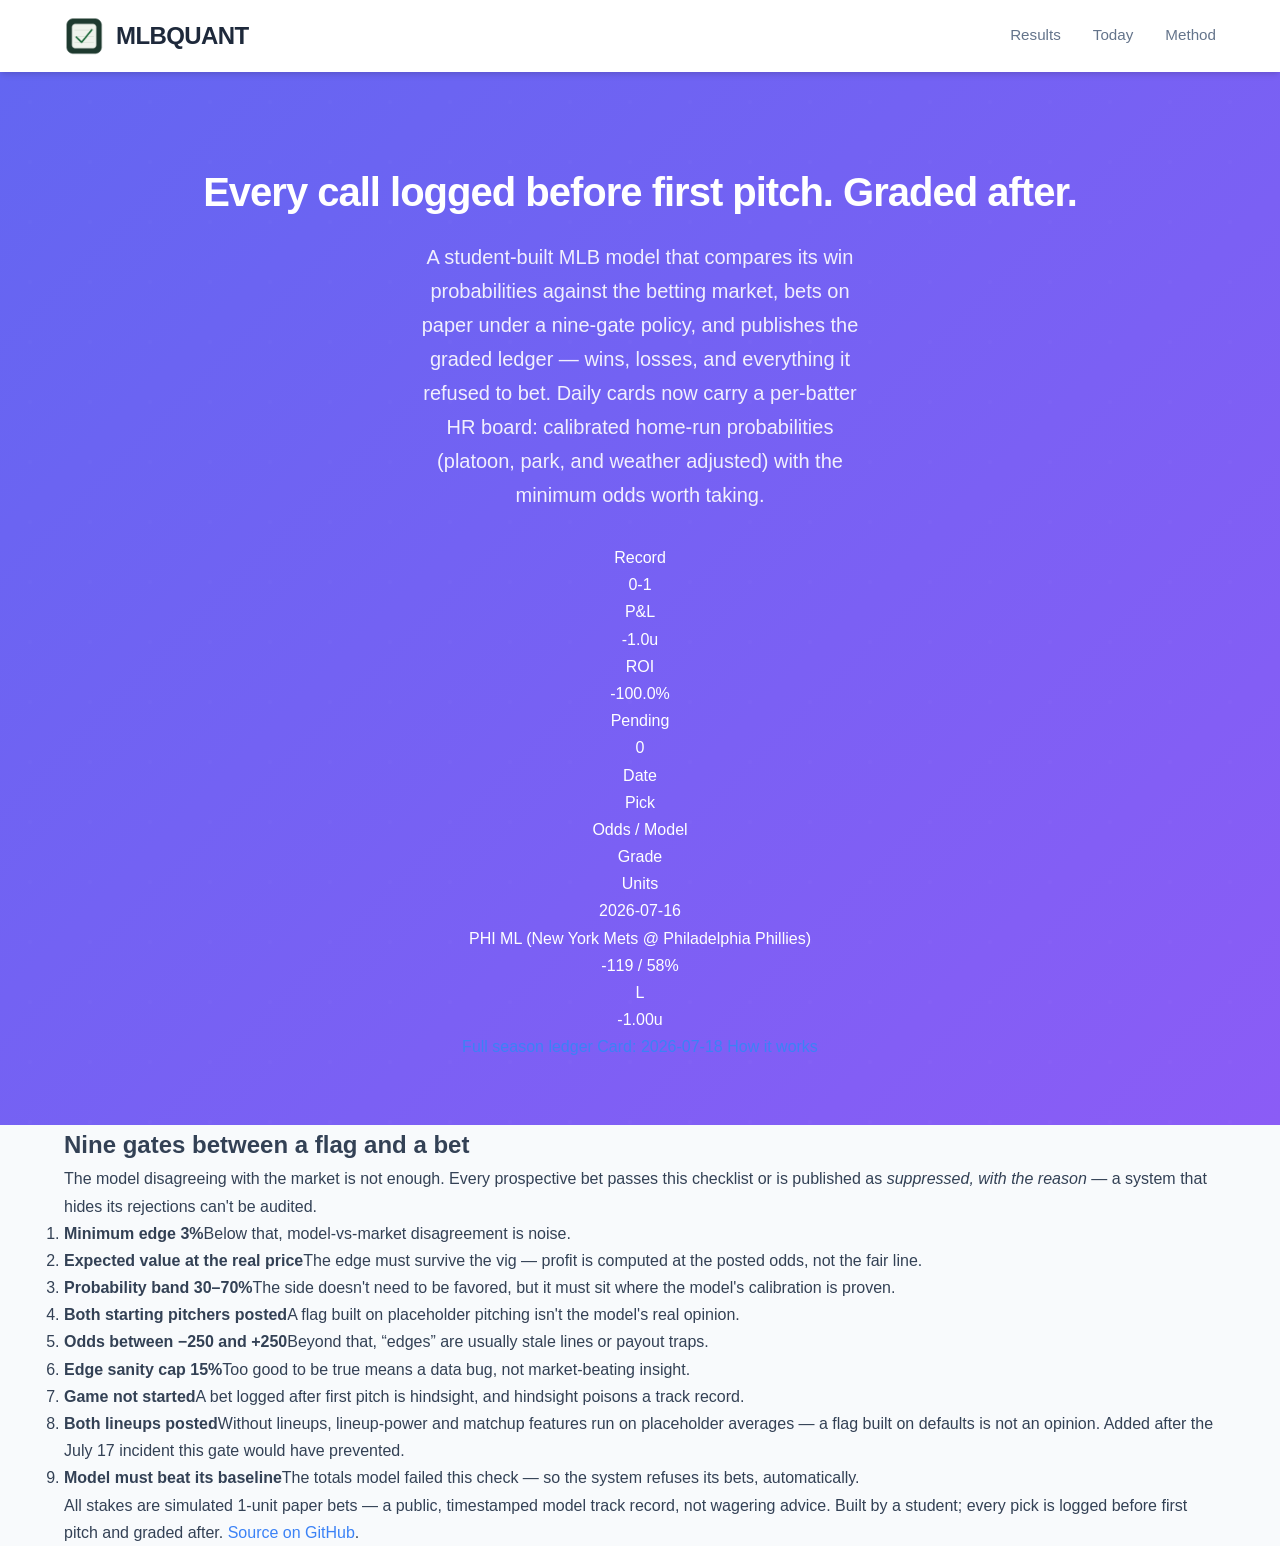
==== commit 41fbee08: "Prepare for public deploy" ====
--- a/docs/index.html
+++ b/docs/index.html
@@ -1,16 +1,19 @@
 <!DOCTYPE html>
 <html lang="en"><head><meta charset="utf-8">
 <meta name="viewport" content="width=device-width, initial-scale=1">
-<meta name="theme-color" content="#1E3A2F">
+<meta name="theme-color" content="#0F172A">
 <link rel="manifest" href="manifest.json">
 <link rel="apple-touch-icon" href="icon-192.png">
-<title>Live ledger — MLBQuant</title><link rel="preconnect" href="https://fonts.googleapis.com"><link href="https://fonts.googleapis.com/css2?family=Barlow+Condensed:wght@600;700&family=Public+Sans:wght@400;600&family=IBM+Plex+Mono:wght@400;600&display=swap" rel="stylesheet">
+<title>Live ledger - MLBQuant</title><link rel="preconnect" href="https://fonts.googleapis.com"><link href="https://fonts.googleapis.com/css2?family=Barlow+Condensed:wght@600;700&family=Public+Sans:wght@400;600&family=IBM+Plex+Mono:wght@400;600&display=swap" rel="stylesheet">
 <link rel="stylesheet" href="style.css">
 <script>if('serviceWorker' in navigator){navigator.serviceWorker.register('sw.js');}</script>
 </head><body>
-<header><div class="wrap bar">
-<a class="mark" href="index.html">MLBQUANT</a>
-<nav><a href="season.html">Results</a><a href="today.html">Today</a><a href="method.html">Method</a></nav>
+<header><div class="wrap nav-container">
+<div class="logo">
+<img src="icon-192.png" alt="MLBQuant logo" class="logo-img">
+<span class="logo-text">MLBQUANT</span>
+</div>
+<nav class="nav-links"><a href="season.html">Results</a><a href="today.html">Today</a><a href="method.html">Method</a></nav>
 </div></header>
 
     <div class="hero"><div class="wrap">
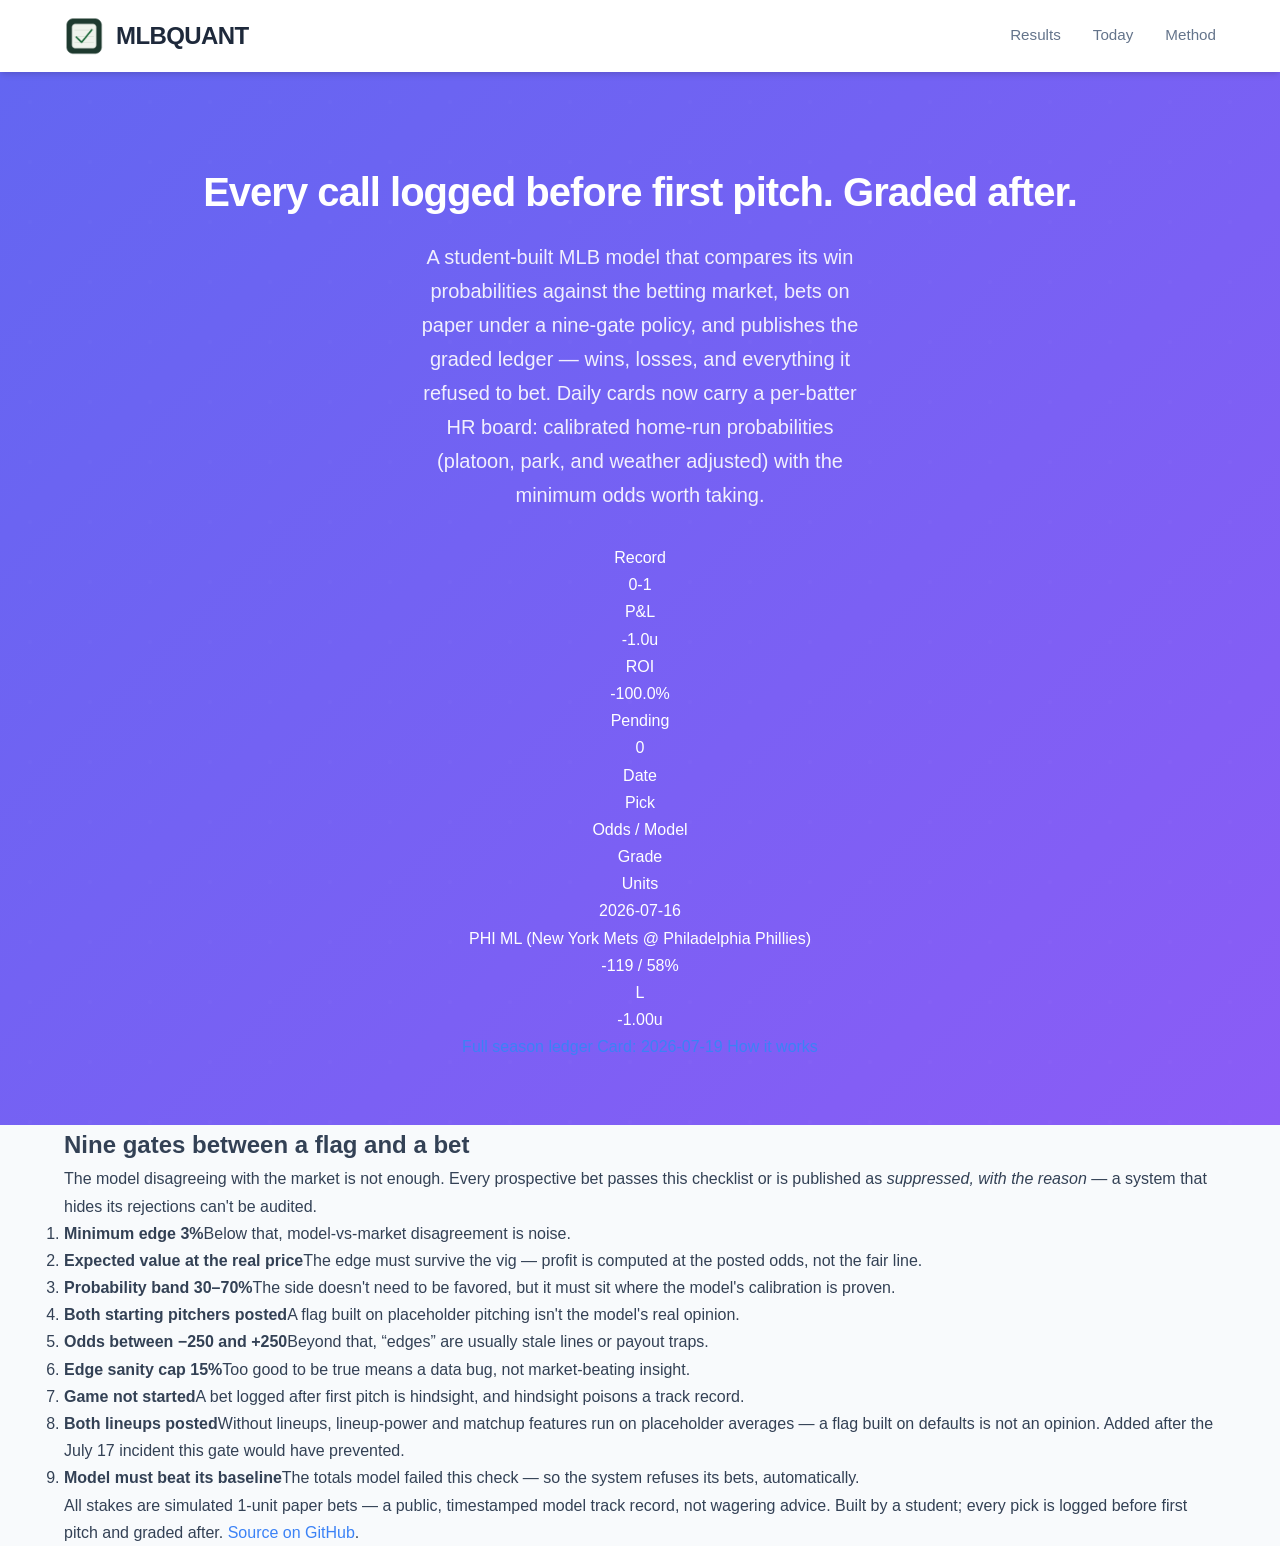
==== commit c4dc64f6: "Daily update for ~0,4dt:~4,2dt:~6,2" ====
--- a/docs/index.html
+++ b/docs/index.html
@@ -31,7 +31,7 @@
 </div><div class="rows"><div class="row headrow mono"><div>Date</div><div>Pick</div><div class="hide-m">Odds / Model</div><div>Grade</div><div class="hide-m">Units</div></div><div class="row mono"><div>2026-07-16</div><div>PHI ML <span style="color:var(--muted)">(New York Mets @ Philadelphia Phillies)</span></div><div class="hide-m">-119 / 58%</div><div class="grade L">L</div><div class="hide-m">-1.00u</div></div></div></div>
     <div class="actions">
     <a class="btn solid" href="season.html">Full season ledger</a>
-    <a class="btn" href="today.html">Card: 2026-07-18</a>
+    <a class="btn" href="today.html">Card: 2026-07-19</a>
     <a class="btn" href="method.html">How it works</a>
     </div>
     </div></div>
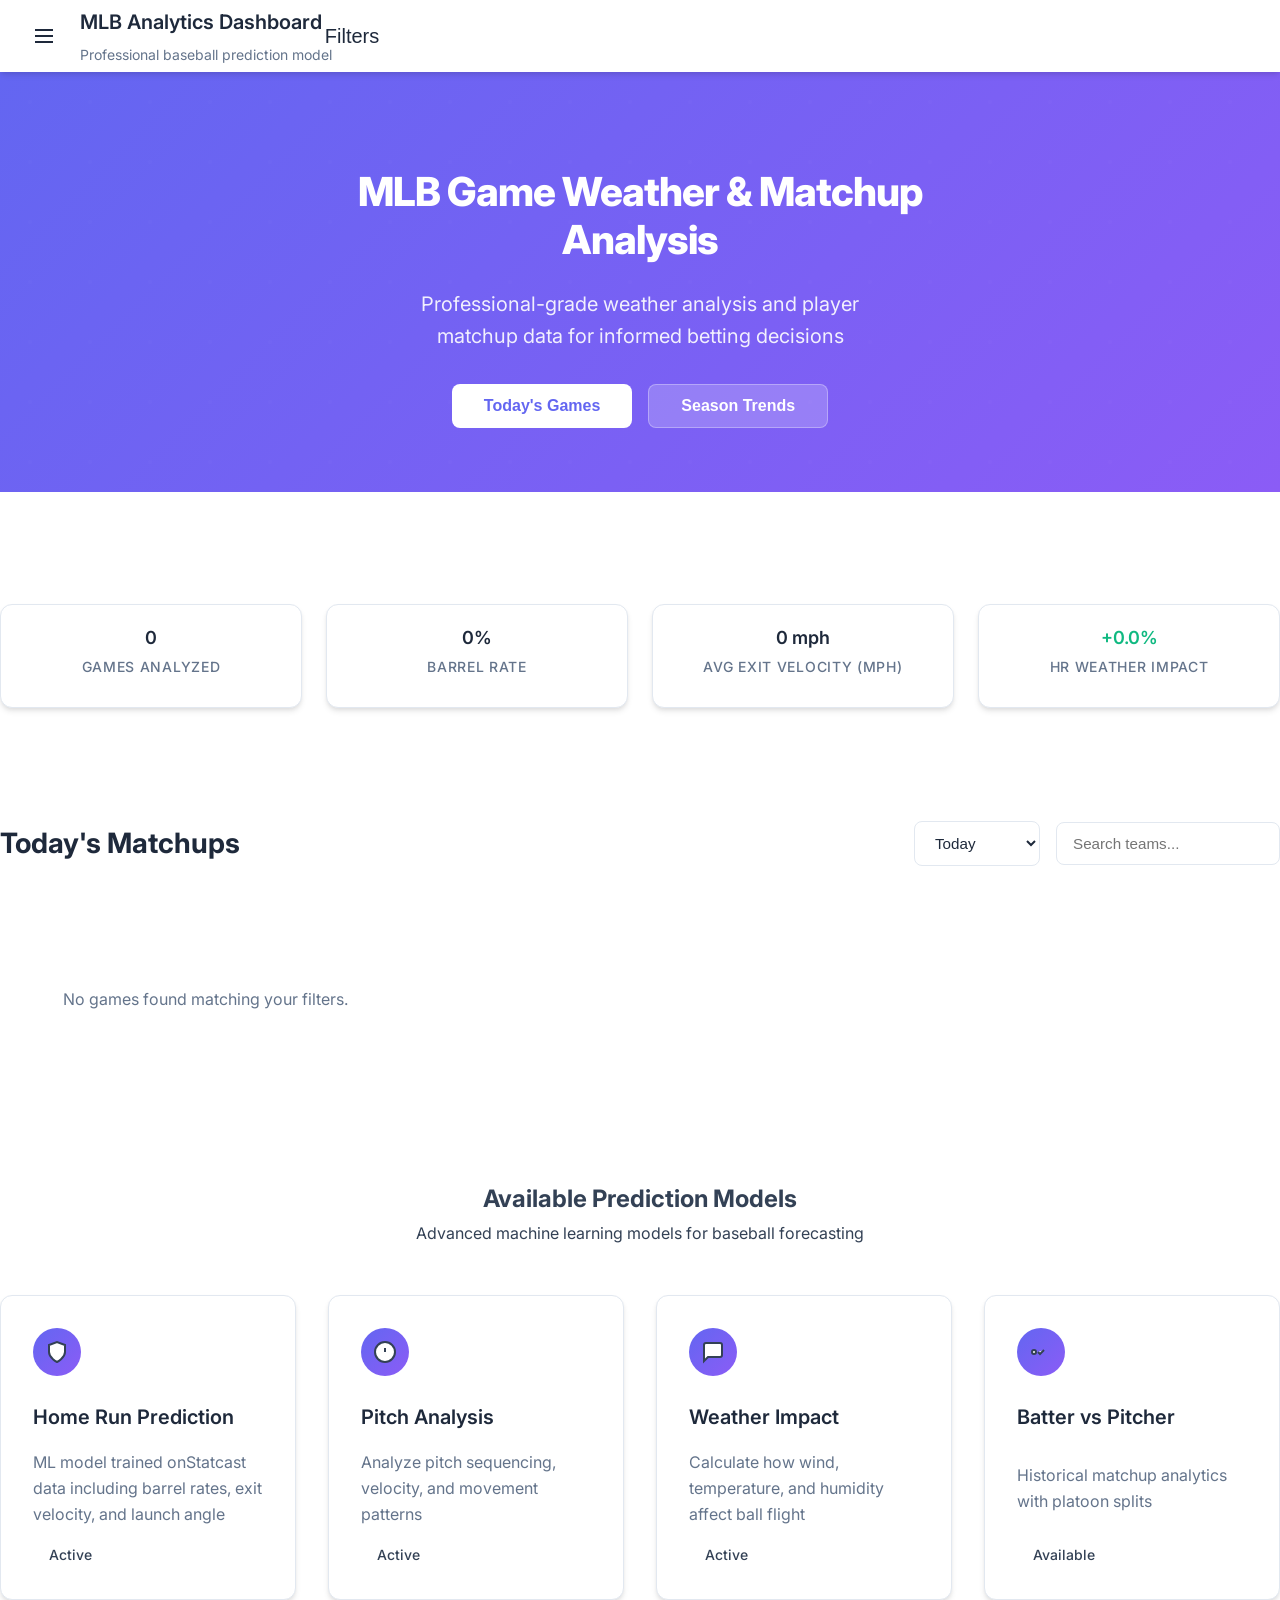
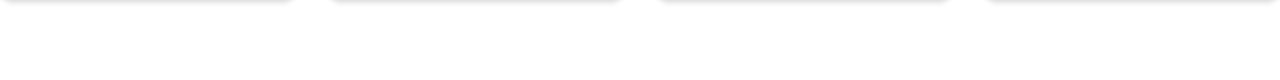
==== commit 5ff40de5: "Update: Fixed interactive dashboard with real Statcast data export - 2026-07-19" ====
--- a/docs/index.html
+++ b/docs/index.html
@@ -1,49 +1,225 @@
 <!DOCTYPE html>
-<html lang="en"><head><meta charset="utf-8">
-<meta name="viewport" content="width=device-width, initial-scale=1">
-<meta name="theme-color" content="#0F172A">
-<link rel="manifest" href="manifest.json">
-<link rel="apple-touch-icon" href="icon-192.png">
-<title>Live ledger - MLBQuant</title><link rel="preconnect" href="https://fonts.googleapis.com"><link href="https://fonts.googleapis.com/css2?family=Barlow+Condensed:wght@600;700&family=Public+Sans:wght@400;600&family=IBM+Plex+Mono:wght@400;600&display=swap" rel="stylesheet">
-<link rel="stylesheet" href="style.css">
-<script>if('serviceWorker' in navigator){navigator.serviceWorker.register('sw.js');}</script>
-</head><body>
-<header><div class="wrap nav-container">
-<div class="logo">
-<img src="icon-192.png" alt="MLBQuant logo" class="logo-img">
-<span class="logo-text">MLBQUANT</span>
-</div>
-<nav class="nav-links"><a href="season.html">Results</a><a href="today.html">Today</a><a href="method.html">Method</a></nav>
-</div></header>
-
-    <div class="hero"><div class="wrap">
-    <h1>Every call logged before first&nbsp;pitch. Graded&nbsp;after.</h1>
-    <p class="sub">A student-built MLB model that compares its win probabilities against the
-    betting market, bets on paper under a nine-gate policy, and publishes the graded ledger —
-    wins, losses, and everything it refused to bet. Daily cards now carry a per-batter HR board:
-    calibrated home-run probabilities (platoon, park, and weather adjusted) with the minimum
-    odds worth taking.</p>
-    <div class="ledger"><div class="ledger-head mono">
-<div class="stat"><div class="l">Record</div><div class="n">0-1</div></div>
-<div class="stat"><div class="l">P&L</div><div class="n loss">-1.0u</div></div>
-<div class="stat"><div class="l">ROI</div><div class="n loss">-100.0%</div></div>
-<div class="stat"><div class="l">Pending</div><div class="n">0</div></div>
-</div><div class="rows"><div class="row headrow mono"><div>Date</div><div>Pick</div><div class="hide-m">Odds / Model</div><div>Grade</div><div class="hide-m">Units</div></div><div class="row mono"><div>2026-07-16</div><div>PHI ML <span style="color:var(--muted)">(New York Mets @ Philadelphia Phillies)</span></div><div class="hide-m">-119 / 58%</div><div class="grade L">L</div><div class="hide-m">-1.00u</div></div></div></div>
-    <div class="actions">
-    <a class="btn solid" href="season.html">Full season ledger</a>
-    <a class="btn" href="today.html">Card: 2026-07-19</a>
-    <a class="btn" href="method.html">How it works</a>
+<html lang="en">
+<head>
+    <meta charset="UTF-8">
+    <meta name="viewport" content="width=device-width, initial-scale=1.0">
+    <title>MLBQuant - Professional Baseball Analytics</title>
+    <meta name="theme-color" content="#0F172A">
+    <link rel="manifest" href="manifest.json">
+    <link rel="apple-touch-icon" href="icon-192.png">
+    <link href="https://fonts.googleapis.com/css2?family=Inter:wght@400;500;600;700&display=swap" rel="stylesheet">
+    <link rel="stylesheet" href="style.css">
+</head>
+<body>
+    <div id="app">
+        <!-- Mobile Sidebar -->
+        <aside id="sidebar" class="sidebar">
+            <div class="sidebar-header">
+                <div class="sidebar-close" id="sidebarClose">
+                    <svg width="20" height="20" viewBox="0 0 24 24" fill="none" stroke="currentColor" stroke-width="2">
+                        <line x1="18" y1="6" x2="6" y2="18"></line>
+                        <line x1="6" y1="6" x2="18" y2="18"></line>
+                    </svg>
+                </div>
+                <h2 class="sidebar-title">MLBQuant</h2>
+            </div>
+
+            <div class="sidebar-nav">
+                <div class="nav-section">
+                    <h3 class="nav-section-title">PLAYER TOOLS</h3>
+                    <nav class="nav-menu">
+                        <a href="#" class="nav-item active">Dashboard</a>
+                        <a href="#" class="nav-item">Game Cheat Sheets</a>
+                        <a href="#" class="nav-item">Homer AI</a>
+                        <a href="#" class="nav-item">Home Runs Model</a>
+                        <a href="#" class="nav-item">Lasers/Moonshots Model</a>
+                        <a href="#" class="nav-item">Extra Base Hits Model</a>
+                        <a href="#" class="nav-item">Hits/HRR Model</a>
+                        <a href="#" class="nav-item">Stolen Bases Model</a>
+                        <a href="#" class="nav-item">Pitcher Strikeouts Model</a>
+                        <a href="#" class="nav-item">Pitcher Vulnerability Report</a>
+                        <a href="#" class="nav-item">Pitcher Weak Spots</a>
+                        <a href="#" class="nav-item">Bullpen Report</a>
+                        <a href="#" class="nav-item">Barrel Zone</a>
+                        <a href="#" class="nav-item">HR Regression Model</a>
+                        <a href="#" class="nav-item">Zero HR Lineup</a>
+                    </nav>
+                </div>
+
+                <div class="nav-section">
+                    <h3 class="nav-section-title">MY TOOLS</h3>
+                    <nav class="nav-menu">
+                        <a href="#" class="nav-item">Custom Tagging <span class="badge badge-new">NEW</span></a>
+                    </nav>
+                </div>
+            </div>
+
+            <div class="sidebar-footer">
+                <a href="#" class="nav-item">Settings</a>
+                <a href="#" class="nav-element">Help & Support</a>
+            </div>
+        </aside>
+
+        <!-- Main Content -->
+        <main class="main-content">
+            <!-- Header -->
+            <header class="app-header">
+                <div class="header-content">
+                    <div class="header-left">
+                        <button id="sidebarToggle" class="header-button">
+                            <svg width="24" height="24" viewBox="0 0 24 24" fill="none" stroke="currentColor" stroke-width="2">
+                                <line x1="3" y1="12" x2="21" y2="12"></line>
+                                <line x1="3" y1="6" x2="21" y2="6"></line>
+                                <line x1="3" y1="18" x2="21" y2="18"></line>
+                            </svg>
+                        </button>
+                        <div class="header-title">
+                            <h1>MLB Analytics Dashboard</h1>
+                            <p class="header-subtitle">Professional baseball prediction model</p>
+                        </div>
+                    </div>
+
+                    <div class="header-right">
+                        <button class="header-button" id="filterBtn">
+                            <svg width="20" height="20" viewBox="0 0 24 24" fill="none" stroke="currentColor" stroke-width="2">
+                                <path d="M11 7H6a2 2 0 00-2 2v9a2 2 0 002 2h9a2 2 0 002-2v-5"></path>
+                                <path d="M14 2v4a2 2 0 002 2h4"></path>
+                            </svg>
+                            Filters
+                        </button>
+                    </div>
+                </div>
+            </header>
+
+            <!-- Hero Section -->
+            <section class="hero-section">
+                <div class="hero-content">
+                    <h1>MLB Game Weather & Matchup Analysis</h1>
+                    <p class="hero-subtitle">
+                        Professional-grade weather analysis and player matchup data for informed betting decisions
+                    </p>
+                    <div class="hero-actions">
+                        <button class="btn btn-primary" id="todayBtn">Today's Games</button>
+                        <button class="btn btn-secondary" id="seasonBtn">Season Trends</button>
+                    </div>
+                </div>
+            </section>
+
+            <!-- Stats Overview -->
+            <section class="stats-section">
+                <div class="stats-grid">
+                    <div class="stat-card">
+                        <div class="stat-value" id="totalGames">0</div>
+                        <div class="stat-label">Games Analyzed</div>
+                    </div>
+                    <div class="stat-card">
+                        <div class="stat-value" id="barrelPct">0.0%</div>
+                        <div class="stat-label">Barrel Rate</div>
+                    </div>
+                    <div class="stat-card">
+                        <div class="stat-value" id="avgExitVelo">0.0</div>
+                        <div class="stat-label">Avg Exit Velocity (mph)</div>
+                    </div>
+                    <div class="stat-card">
+                        <div class="stat-value" id="hrWeatherImpact">0.0%</div>
+                        <div class="stat-label">HR Weather Impact</div>
+                    </div>
+                </div>
+            </section>
+
+            <!-- Games/Card Section -->
+            <section class="games-section">
+                <div class="games-header">
+                    <h2>Today's Matchups</h2>
+                    <div class="games-filter">
+                        <select id="dateFilter">
+                            <option value="today">Today</option>
+                            <option value="tomorrow">Tomorrow</option>
+                            <option value="this_week">This Week</option>
+                        </select>
+                        <input type="text" id="searchFilter" placeholder="Search teams...">
+                    </div>
+                </div>
+
+                <div class="games-grid" id="gamesGrid">
+                    <!-- Game cards will be populated here -->
+                </div>
+            </section>
+
+            <!-- Models Section -->
+            <section class="models-section">
+                <div class="section-header">
+                    <h2>Available Prediction Models</h2>
+                    <p class="section-description">Advanced machine learning models for baseball forecasting</p>
+                </div>
+
+                <div class="models-grid">
+                    <div class="model-card">
+                        <div class="model-icon">
+                            <svg width="48" height="48" viewBox="0 0 24 24" fill="none" stroke="currentColor" stroke-width="2">
+                                <path d="M12 22s8-4 8-10V5l-8-3-8 3v7c0 6 8 10 8 10z"></path>
+                            </svg>
+                        </div>
+                        <h3>Home Run Prediction</h3>
+                        <p>ML model trained onStatcast data including barrel rates, exit velocity, and launch angle</p>
+                        <div class="model-status active">
+                            <span class="status-dot"></span>
+                            <span>Active</span>
+                        </div>
+                    </div>
+
+                    <div class="model-card">
+                        <div class="model-icon">
+                            <svg width="48" height="48" viewBox="0 0 24 24" fill="none" stroke="currentColor" stroke-width="2">
+                                <circle cx="12" cy="12" r="10"></circle>
+                                <line x1="12" y1="8" x2="12" y2="12"></line>
+                                <line x1="12" y1="16" x2="12.01" y2="16"></line>
+                            </svg>
+                        </div>
+                        <h3>Pitch Analysis</h3>
+                        <p>Analyze pitch sequencing, velocity, and movement patterns</p>
+                        <div class="model-status">
+                            <span class="status-dot"></span>
+                            <span>Active</span>
+                        </div>
+                    </div>
+
+                    <div class="model-card">
+                        <div class="model-icon">
+                            <svg width="48" height="48" viewBox="0 0 24 24" fill="none" stroke="currentColor" stroke-width="2">
+                                <path d="M21 15a2 2 0 01-2 2H7l-4 4V5a2 2 0 012-2h14a2 2 0 012 2z"></path>
+                            </svg>
+                        </div>
+                        <h3>Weather Impact</h3>
+                        <p>Calculate how wind, temperature, and humidity affect ball flight</p>
+                        <div class="model-status active">
+                            <span class="status-dot"></span>
+                            <span>Active</span>
+                        </div>
+                    </div>
+
+                    <div class="model-card">
+                        <div class="model-icon">
+                            <svg width="48" height="48" viewBox="0 0 24 24" fill="none" stroke="currentColor" stroke-width="2">
+                                <path d="M9 12l2 2 4-4"></path>
+                                <circle cx="5" cy="12" r="2"></circle>
+                            </svg>
+                        </div>
+                        <h3>Batter vs Pitcher</h3>
+                        <p>Historical matchup analytics with platoon splits</p>
+                        <div class="model-status">
+                            <span class="status-dot"></span>
+                            <span>Available</span>
+                        </div>
+                    </div>
+                </div>
+            </section>
+        </main>
     </div>
-    </div></div>
-    <section><div class="wrap">
-    <h2>Nine gates between a flag and a bet</h2>
-    <p class="body">The model disagreeing with the market is not enough. Every prospective bet
-    passes this checklist or is published as <em>suppressed, with the reason</em> — a system
-    that hides its rejections can't be audited.</p>
-    <ol class="gates"><li><div><b>Minimum edge 3%</b><span>Below that, model-vs-market disagreement is noise.</span></div></li><li><div><b>Expected value at the real price</b><span>The edge must survive the vig — profit is computed at the posted odds, not the fair line.</span></div></li><li><div><b>Probability band 30–70%</b><span>The side doesn't need to be favored, but it must sit where the model's calibration is proven.</span></div></li><li><div><b>Both starting pitchers posted</b><span>A flag built on placeholder pitching isn't the model's real opinion.</span></div></li><li><div><b>Odds between −250 and +250</b><span>Beyond that, “edges” are usually stale lines or payout traps.</span></div></li><li><div><b>Edge sanity cap 15%</b><span>Too good to be true means a data bug, not market-beating insight.</span></div></li><li><div><b>Game not started</b><span>A bet logged after first pitch is hindsight, and hindsight poisons a track record.</span></div></li><li><div><b>Both lineups posted</b><span>Without lineups, lineup-power and matchup features run on placeholder averages — a flag built on defaults is not an opinion. Added after the July 17 incident this gate would have prevented.</span></div></li><li><div><b>Model must beat its baseline</b><span>The totals model failed this check — so the system refuses its bets, automatically.</span></div></li></ol>
-    </div></section>
-    
-<footer><div class="wrap">All stakes are simulated 1-unit paper bets — a public, timestamped
-model track record, not wagering advice. Built by a student; every pick is logged before
-first pitch and graded after. <a href="https://github.com/aa2-2/SportsQuant-AI">Source on GitHub</a>.
-</div></footer></body></html>+
+    <!-- Overlay for mobile sidebar -->
+    <div id="overlay" class="overlay"></div>
+
+    <script src="app.js"></script>
+</body>
+</html>
--- a/docs/style.css
+++ b/docs/style.css
@@ -1,681 +1,791 @@
-
-:root{
-  --primary-dark:#0F172A;
-  --dark:#1E293B;
-  --darker:#0F172A;
-  --light:#F8FAFC;
-  --lighter:#F1F5F9;
-  --text:#64748B;
-  --text-dark:#1E293B;
-  --accent:#3B82F6;
-  --accent-hover:#2563EB;
-  --success:#10B981;
-  --warning:#F59E0B;
-  --danger:#EF4444;
-  --border:#E2E8F0;
-  --shadow:0 4px 6px -1px rgba(0, 0, 0, 0.1), 0 2px 4px -1px rgba(0, 0, 0, 0.06);
-  --shadow-lg:0 10px 15px -3px rgba(0, 0, 0, 0.1), 0 4px 6px -2px rgba(0, 0, 0, 0.05);
-  --radius:0.5rem;
-  --radius-lg:0.75rem;
-}
-*{box-sizing:border-box;margin:0;padding:0}
-body{
-  background:var(--light);
-  color:var(--text);
-  font-family:'Inter', -apple-system, BlinkMacSystemFont, 'Segoe UI', Roboto, sans-serif;
-  line-height:1.7;
-  font-size:16px;
-  color:#334155;
-}
-a{
-  color:var(--accent);
-  text-decoration:none;
-  transition:color 0.2s ease;
-}
-a:hover{
-  color:var(--accent-hover);
-  text-decoration:underline;
-}
-.wrap{
-  max-width:1200px;
-  margin:0 auto;
-  padding:0 1.5rem;
-}
-header{
-  background:white;
-  box-shadow:var(--shadow);
-  position:sticky;
-  top:0;
-  z-index:100;
-}
-.nav-container{
-  display:flex;
-  justify-content:space-between;
-  align-items:center;
-  height:4.5rem;
-}
-.logo{
-  display:flex;
-  align-items:center;
-  gap:0.75rem;
-}
-.logo-img{
-  height:2.5rem;
-  width:auto;
-}
-.logo-text{
-  font-size:1.5rem;
-  font-weight:800;
-  color:var(--dark);
-  letter-spacing:-0.025em;
-}
-.nav-links{
-  display:flex;
-  gap:2rem;
-  align-items:center;
-}
-.nav-links a{
-  font-weight:500;
-  color:var(--text);
-  font-size:0.95rem;
-  padding:0.5rem 0;
-  border-bottom:2px solid transparent;
-  transition:all 0.2s ease;
-}
-.nav-links a:hover{
-  color:var(--accent);
-  border-bottom-color:var(--accent);
-}
-.nav-links a.active{
-  color:var(--accent);
-  border-bottom-color:var(--accent);
-}
-.hero{
-  background:linear-gradient(135deg, #6366F1 0%, #8B5CF6 100%);
-  color:white;
-  text-align:center;
-  padding:6rem 0 4rem;
-  position:relative;
-  overflow:hidden;
-}
-.hero::before{
-  content:'';
-  position:absolute;
-  top:0;
-  left:0;
-  right:0;
-  bottom:0;
-  background:url('data:image/svg+xml,%3Csvg width=%2260%22 height=%2260%22 viewBox=%220 0 60 60%22 xmlns=%22http://www.w3.org/2000/svg%22%3E%3Cg fill=%22none%22 fill-rule=%22evenodd%22%3E%3Ccircle cx=%2230%22 cy=%2230%22 r=%222%22 fill=%22%23FFFFFF%22 fill-opacity=%220.1%22/%3E%3C/g%3E%3C/svg%3E');
-  opacity:0.15;
-}
-.hero-content{
-  position:relative;
-  z-index:10;
-  max-width:36rem;
-  margin:0 auto;
-}
-.hero h1{
-  font-size:2.5rem;
-  font-weight:800;
-  margin-bottom:1.5rem;
-  line-height:1.2;
-  letter-spacing:-0.025em;
-}
-.hero p{
-  font-size:1.25rem;
-  opacity:0.9;
-  max-width:28rem;
-  margin:0 auto 2rem;
-}
-.hero-buttons{
-  display:flex;
-  gap:1rem;
-  justify-content:center;
-  flex-wrap:wrap;
-}
-.btn-primary{
-  background:white;
-  color:#6366F1;
-  border:none;
-  padding:0.75rem 2rem;
-  font-weight:600;
-  border-radius:0.5rem;
-  font-size:1rem;
-  cursor:pointer;
-  transition:all 0.2s ease;
-  box-shadow:var(--shadow);
-}
-.btn-primary:hover{
-  background:#F0F4FF;
-  transform:translateY(-2px);
-  box-shadow:var(--shadow-lg);
-}
-.btn-outline{
-  background:rgba(255,255,255,0.1);
-  border:1px solid rgba(255,255,255,0.2);
-  color:white;
-  padding:0.75rem 2rem;
-  font-weight:600;
-  border-radius:0.5rem;
-  font-size:1rem;
-  cursor:pointer;
-  transition:all 0.2s ease;
-}
-.btn-outline:hover{
-  background:rgba(255,255,255,0.2);
-  transform:translateY(-2px);
-}
-.section{
-  padding:5rem 0;
-  background:white;
-}
-.section-alt{
-  background:var(--lighter);
-}
-.section-title{
-  text-align:center;
-  margin-bottom:3rem;
-}
-.section-title h2{
-  font-size:2rem;
-  font-weight:700;
-  color:var(--dark);
-  margin-bottom:1rem;
-  position:relative;
-  display:inline-block;
-}
-.section-title h2::after{
-  content:'';
-  position:absolute;
-  bottom:-0.5rem;
-  left:50%;
-  transform:translateX(-50%);
-  width:4rem;
-  height:3px;
-  background:var(--accent);
-  border-radius:3px;
-}
-.section-title p{
-  color:var(--text);
-  max-width:36rem;
-  margin:0 auto;
-  font-size:1.125rem;
-  opacity:0.8;
-}
-.features-grid{
-  display:grid;
-  grid-template-columns:repeat(auto-fit, minmax(280px, 1fr));
-  gap:2rem;
-}
-.feature-card{
-  background:white;
-  border-radius:var(--radius-lg);
-  padding:2rem;
-  box-shadow:var(--shadow);
-  transition:all 0.3s ease;
-  border:1px solid var(--border);
-  height:100%;
-  display:flex;
-  flex-direction:column;
-}
-.feature-card:hover{
-  transform:translateY(-4px);
-  box-shadow:var(--shadow-lg);
-  border-color:var(--accent);
-}
-.feature-icon{
-  width:3rem;
-  height:3rem;
-  background:linear-gradient(135deg, #6366F1, #8B5CF6);
-  border-radius:50%;
-  display:flex;
-  align-items:center;
-  justify-content:center;
-  margin-bottom:1.5rem;
-}
-.feature-icon svg{
-  width:1.5rem;
-  height:1.5rem;
-  fill:white;
-}
-.feature-card h3{
-  font-size:1.25rem;
-  font-weight:600;
-  color:var(--dark);
-  margin-bottom:1rem;
-  flex-grow:1;
-}
-.feature-card p{
-  color:var(--text);
-  line-height:1.6;
-  flex-grow:1;
-}
-.stats-grid{
-  display:grid;
-  grid-template-columns:repeat(auto-fit, minmax(200px, 1fr));
-  gap:1.5rem;
-  margin:2rem 0;
-}
-.stat-card{
-  background:white;
-  border-radius:var(--radius-lg);
-  padding:1.5rem;
-  text-align:center;
-  box-shadow:var(--shadow);
-  border:1px solid var(--border);
-  transition:all 0.2s ease;
-}
-.stat-card:hover{
-  transform:translateY(-2px);
-  box-shadow:var(--shadow-lg);
-}
-.stat-number{
-  font-size:2.5rem;
-  font-weight:800;
-  color:var(--accent);
-  margin-bottom:0.5rem;
-  line-height:1;
-}
-.stat-label{
-  font-size:1rem;
-  color:var(--text);
-  font-weight:500;
-}
-.games-section{
-  background:white;
-}
-.games-header{
-  display:flex;
-  justify-content:space-between;
-  align-items:center;
-  margin-bottom:2rem;
-  flex-wrap:wrap;
-  gap:1rem;
-}
-.games-header h2{
-  font-size:1.75rem;
-  font-weight:700;
-  color:var(--dark);
-}
-.games-filter{
-  display:flex;
-  gap:1rem;
-  align-items:center;
-}
+:root {
+    --primary-dark: #0F172A;
+    --dark: #1E293B;
+    --darker: #0F172A;
+    --light: #F8FAFC;
+    --lighter: #F1F5F9;
+    --text: #64748B;
+    --text-dark: #1E293B;
+    --accent: #3B82F6;
+    --accent-hover: #2563EB;
+    --success: #10B981;
+    --warning: #F59E0B;
+    --danger: #EF4444;
+    --border: #E2E8F0;
+    --shadow: 0 4px 6px -1px rgba(0, 0, 0, 0.1), 0 2px 4px -1px rgba(0, 0, 0, 0.06);
+    --shadow-lg: 0 10px 15px -3px rgba(0, 0, 0, 0.1), 0 4px 6px -2px rgba(0, 0, 0, 0.05);
+    --radius: 0.5rem;
+    --radius-lg: 0.75rem;
+    --transition: all 0.2s ease;
+}
+
+* {
+    box-sizing: border-box;
+    margin: 0;
+    padding: 0;
+}
+
+body {
+    font-family: 'Inter', -apple-system, BlinkMacSystemFont, 'Segoe UI', Roboto, sans-serif;
+    background: var(--light);
+    color: var(--text);
+    line-height: 1.7;
+    font-size: 16px;
+    color: #334155;
+    overflow-x: hidden;
+}
+
+a {
+    color: var(--accent);
+    text-decoration: none;
+    transition: color 0.2s ease;
+}
+
+a:hover {
+    color: var(--accent-hover);
+    text-decoration: underline;
+}
+
+.wrap {
+    max-width: 1200px;
+    margin: 0 auto;
+    padding: 0 1.5rem;
+}
+
+/* Sidebar Styles */
+.sidebar {
+    position: fixed;
+    top: 0;
+    left: 0;
+    width: 280px;
+    height: 100vh;
+    background: var(--dark);
+    color: white;
+    z-index: 1000;
+    transform: translateX(-100%);
+    transition: transform 0.3s ease;
+    overflow-y: auto;
+    border-right: 1px solid rgba(255, 255, 255, 0.1);
+}
+
+.sidebar.open {
+    transform: translateX(0);
+}
+
+.sidebar-header {
+    display: flex;
+    justify-content: space-between;
+    align-items: center;
+    padding: 1.5rem;
+    border-bottom: 1px solid rgba(255, 255, 255, 0.1);
+}
+
+.sidebar-close {
+    background: none;
+    border: none;
+    color: white;
+    font-size: 1.2rem;
+    cursor: pointer;
+    width: 40px;
+    height: 40px;
+    display: flex;
+    align-items: center;
+    justify-content: center;
+    border-radius: 50%;
+    transition: background-color 0.2s;
+}
+
+.sidebar-close:hover {
+    background: rgba(255, 255, 255, 0.1);
+}
+
+.sidebar-title {
+    font-size: 1.5rem;
+    font-weight: 700;
+    color: white;
+}
+
+.sidebar-nav {
+    padding: 1.5rem;
+}
+
+.nav-section {
+    margin-bottom: 2rem;
+}
+
+.nav-section-title {
+    font-size: 0.875rem;
+    font-weight: 600;
+    text-transform: uppercase;
+    letter-spacing: 0.05em;
+    margin-bottom: 1rem;
+    color: rgba(255, 255, 255, 0.6);
+}
+
+.nav-menu {
+    display: flex;
+    flex-direction: column;
+    gap: 0.5rem;
+}
+
+.nav-item {
+    display: flex;
+    align-items: center;
+    padding: 0.75rem 1rem;
+    border-radius: var(--radius);
+    color: rgba(255, 255, 255, 0.8);
+    font-weight: 500;
+    font-size: 0.95rem;
+    transition: all 0.2s;
+}
+
+.nav-item:hover {
+    background: rgba(255, 255, 255, 0.1);
+    color: white;
+}
+
+.nav-item.active {
+    background: rgba(16, 185, 129, 0.2);
+    color: var(--success);
+    border-left: 3px solid var(--success);
+}
+
+.nav-item .badge {
+    margin-left: auto;
+    background: var(--accent);
+    color: white;
+    font-size: 0.75rem;
+    font-weight: 600;
+    text-transform: uppercase;
+    padding: 0.25rem 0.5rem;
+    border-radius: 0.25rem;
+}
+
+.sidebar-footer {
+    margin-top: auto;
+    padding: 1.5rem;
+    border-top: 1px solid rgba(255, 255, 255, 0.1);
+}
+
+.sidebar-footer .nav-item {
+    justify-content: space-between;
+    font-size: 0.875rem;
+    color: rgba(255, 255, 255, 0.6);
+}
+
+.sidebar-footer .nav-item:hover {
+    color: white;
+}
+
+/* Overlay */
+.overlay {
+    position: fixed;
+    top: 0;
+    left: 0;
+    width: 100%;
+    height: 100%;
+    background: rgba(0, 0, 0, 0.5);
+    z-index: 999;
+    opacity: 0;
+    visibility: hidden;
+    transition: opacity 0.3s ease;
+}
+
+.overlay.active {
+    opacity: 1;
+    visibility: visible;
+}
+
+/* Main Content */
+.main-content {
+    margin-left: 0;
+    transition: margin-left 0.3s ease;
+}
+
+.main-content.shifted {
+    margin-left: 280px;
+}
+
+/* Header */
+.app-header {
+    background: white;
+    box-shadow: var(--shadow);
+    position: sticky;
+    top: 0;
+    z-index: 100;
+    height: 4.5rem;
+    display: flex;
+    align-items: center;
+}
+
+.header-content {
+    display: flex;
+    justify-content: space-between;
+    align-items: center;
+    height: 100%;
+    padding: 0 1.5rem;
+}
+
+.header-left {
+    display: flex;
+    align-items: center;
+    gap: 1rem;
+}
+
+.header-button {
+    background: none;
+    border: none;
+    color: var(--text-dark);
+    font-size: 1.25rem;
+    cursor: pointer;
+    width: 40px;
+    height: 40px;
+    display: flex;
+    align-items: center;
+    justify-content: center;
+    border-radius: var(--radius);
+    transition: background-color 0.2s;
+}
+
+.header-button:hover {
+    background: var(--lighter);
+}
+
+.header-title h1 {
+    font-size: 1.25rem;
+    font-weight: 600;
+    color: var(--text-dark);
+    margin-bottom: 0.25rem;
+}
+
+.header-subtitle {
+    font-size: 0.875rem;
+    color: var(--text);
+}
+
+.header-right {
+    display: flex;
+    gap: 1rem;
+}
+
+/* Hero Section */
+.hero-section {
+    background: linear-gradient(135deg, #6366F1 0%, #8B5CF6 100%);
+    color: white;
+    text-align: center;
+    padding: 6rem 0 4rem;
+    position: relative;
+    overflow: hidden;
+}
+
+.hero-section::before {
+    content: '';
+    position: absolute;
+    top: 0;
+    left: 0;
+    right: 0;
+    bottom: 0;
+    background: url('data:image/svg+xml,%3Csvg width=%2260%22 height=%2260%22 viewBox=%220 0 60 60%22 xmlns=%22http://www.w3.org/2000/svg%22%3E%3Cg fill=%22none%22 fill-rule=%22evenodd%22%3E%3Ccircle cx=%2230%22 cy=%2230%22 r=%222%22 fill=%22%23FFFFFF%22 fill-opacity=%220.1%22/%3E%3C/g%3E%3C/svg%3E');
+    opacity: 0.15;
+}
+
+.hero-content {
+    position: relative;
+    z-index: 10;
+    max-width: 36rem;
+    margin: 0 auto;
+}
+
+.hero-section h1 {
+    font-size: 2.5rem;
+    font-weight: 800;
+    margin-bottom: 1.5rem;
+    line-height: 1.2;
+    letter-spacing: -0.025em;
+}
+
+.hero-subtitle {
+    font-size: 1.25rem;
+    opacity: 0.9;
+    max-width: 28rem;
+    margin: 0 auto 2rem;
+    line-height: 1.6;
+}
+
+.hero-actions {
+    display: flex;
+    gap: 1rem;
+    justify-content: center;
+    flex-wrap: wrap;
+}
+
+.btn {
+    display: inline-flex;
+    align-items: center;
+    justify-content: center;
+    font-weight: 600;
+    border-radius: var(--radius);
+    cursor: pointer;
+    transition: all 0.2s ease;
+    font-size: 1rem;
+    padding: 0.75rem 2rem;
+    border: none;
+}
+
+.btn-primary {
+    background: white;
+    color: #6366F1;
+}
+
+.btn-primary:hover {
+    background: #F0F4FF;
+    transform: translateY(-2px);
+    box-shadow: var(--shadow-lg);
+}
+
+.btn-secondary {
+    background: rgba(255, 255, 255, 0.2);
+    color: white;
+    border: 1px solid rgba(255, 255, 255, 0.3);
+}
+
+.btn-secondary:hover {
+    background: rgba(255, 255, 255, 0.3);
+    transform: translateY(-2px);
+}
+
+/* Stats Section */
+.stats-section {
+    padding: 5rem 0;
+    background: white;
+}
+
+.stats-grid {
+    display: grid;
+    grid-template-columns: repeat(auto-fit, minmax(200px, 1fr));
+    gap: 1.5rem;
+    margin: 2rem 0;
+}
+
+.stat-card {
+    background: white;
+    border-radius: var(--radius-lg);
+    padding: 1.5rem;
+    text-align: center;
+    box-shadow: var(--shadow);
+    border: 1px solid var(--border);
+    transition: all 0.2s ease;
+}
+
+.stat-card:hover {
+    transform: translateY(-2px);
+    box-shadow: var(--shadow-lg);
+}
+
+.stat-value {
+    font-size: 2.5rem;
+    font-weight: 800;
+    color: var(--accent);
+    margin-bottom: 0.5rem;
+    line-height: 1;
+}
+
+.stat-label {
+    font-size: 1rem;
+    color: var(--text);
+    font-weight: 500;
+}
+
+/* Games Section */
+.games-section {
+    background: white;
+}
+
+.games-header {
+    display: flex;
+    justify-content: space-between;
+    align-items: center;
+    margin-bottom: 2rem;
+    flex-wrap: wrap;
+    gap: 1rem;
+}
+
+.games-header h2 {
+    font-size: 1.75rem;
+    font-weight: 700;
+    color: var(--text-dark);
+}
+
+.games-filter {
+    display: flex;
+    gap: 1rem;
+    align-items: center;
+}
+
 .games-filter select,
-.games-filter input{
-  padding:0.75rem 1rem;
-  border:1px solid var(--border);
-  border-radius:var(--radius);
-  font-size:0.95rem;
-  background:white;
-  color:var(--text-dark);
-}
+.games-filter input {
+    padding: 0.75rem 1rem;
+    border: 1px solid var(--border);
+    border-radius: var(--radius);
+    font-size: 0.95rem;
+    background: white;
+    color: var(--text-dark);
+}
+
 .games-filter select:focus,
-.games-filter input:focus{
-  outline:none;
-  border-color:var(--accent);
-  box-shadow:0 0 0 2px rgba(59, 130, 246, 0.25);
-}
-.games-grid{
-  display:grid;
-  grid-template-columns:repeat(auto-fill, minmax(340px, 1fr));
-  gap:1.5rem;
-}
-.game-card{
-  background:white;
-  border-radius:var(--radius-lg);
-  overflow:hidden;
-  box-shadow:var(--shadow);
-  border:1px solid var(--border);
-  transition:all 0.3s ease;
-  display:flex;
-  flex-direction:column;
-  height:100%;
-}
-.game-card:hover{
-  transform:translateY(-4px);
-  box-shadow:var(--shadow-lg);
-  border-color:var(--accent);
-}
-.game-header{
-  display:flex;
-  justify-content:space-between;
-  align-items:center;
-  padding:1.5rem;
-  border-bottom:1px solid var(--border);
-  flex-wrap:wrap;
-  gap:1rem;
-}
-.teams{
-  display:flex;
-  align-items:center;
-  gap:1rem;
-  flex:1;
-  min-width:0;
-}
-.team-logo{
-  width:2.5rem;
-  height:2.5rem;
-  object-fit:contain;
-  border-radius:50%;
-  border:2px solid var(--lighter);
-  background:white;
-  padding:0.25rem;
-}
-.team-info{
-  display:flex;
-  flex-direction:column;
-}
-.team-name{
-  font-weight:600;
-  font-size:1.125rem;
-  color:var(--text-dark);
-  white-space:nowrap;
-  overflow:hidden;
-  text-overflow:ellipsis;
-}
-.team-record{
-  font-size:0.875rem;
-  color:var(--text);
-}
-.versus{
-  font-weight:600;
-  color:var(--text-dark);
-  font-size:1.125rem;
-}
-.game-time{
-  font-size:0.875rem;
-  color:var(--text);
-  white-space:nowrap;
-}
-.game-body{
-  flex:1;
-  padding:1.5rem;
-  display:flex;
-  flex-direction:column;
-}
-.odds-section{
-  display:flex;
-  justify-content:space-between;
-  margin-bottom:1.5rem;
-  flex-wrap:wrap;
-  gap:1rem;
-}
-.odds-box{
-  background:var(--lighter);
-  border:1px solid var(--border);
-  border-radius:var(--radius);
-  padding:1rem;
-  text-align:center;
-  flex:1;
-  min-width:80px;
-}
-.odds-label{
-  font-size:0.875rem;
-  color:var(--text);
-  margin-bottom:0.5rem;
-  text-transform:uppercase;
-  letter-spacing:0.05em;
-}
-.odds-value{
-  font-size:1.5rem;
-  font-weight:700;
-  color:var(--text-dark);
-}
-.odds-value.home{color:var(--success);}
-.odds-value.away{color:var(--danger);}
-.odds-value.draw{color:var(--warning);}
-.game-stats{
-  display:grid;
-  grid-template-columns:repeat(auto-fit, minmax(120px, 1fr));
-  gap:1rem;
-  margin-bottom:1.5rem;
-}
-.stat-item{
-  text-align:center;
-}
-.stat-label{
-  font-size:0.875rem;
-  color:var(--text);
-  text-transform:uppercase;
-  letter-spacing:0.05em;
-  margin-bottom:0.25rem;
-}
-.stat-value{
-  font-size:1.125rem;
-  font-weight:600;
-  color:var(--text-dark);
-}
-.game-actions{
-  margin-top:auto;
-  padding:1.5rem;
-  border-top:1px solid var(--border);
-  display:flex;
-  gap:1rem;
-}
-.game-btn{
-  flex:1;
-  padding:0.75rem;
-  border:none;
-  border-radius:var(--radius);
-  font-weight:600;
-  font-size:0.95rem;
-  cursor:pointer;
-  transition:all 0.2s ease;
-}
-.btn-primary-sm{
-  background:var(--accent);
-  color:white;
-}
-.btn-primary-sm:hover{
-  background:var(--accent-hover);
-}
-.btn-outline-sm{
-  background:white;
-  color:var(--text-dark);
-  border:1px solid var(--border);
-}
-.btn-outline-sm:hover{
-  background:var(--lighter);
-}
-.hr-section{
-  background:white;
-  border-radius:var(--radius-lg);
-  padding:2rem;
-  box-shadow:var(--shadow);
-  border:1px solid var(--border);
-  margin:2rem 0;
-}
-.hr-header{
-  display:flex;
-  justify-content:space-between;
-  align-items:center;
-  margin-bottom:1.5rem;
-  flex-wrap:wrap;
-  gap:1rem;
-}
-.hr-header h2{
-  font-size:1.5rem;
-  font-weight:600;
-  color:var(--dark);
-}
-.hr-table{
-  width:100%;
-  border-collapse:collapse;
-  margin-top:1rem;
-}
-.hr-table th,
-.hr-table td{
-  padding:1rem;
-  text-align:left;
-  border-bottom:1px solid var(--border);
-}
-.hr-table th{
-  background:var(--lighter);
-  font-weight:600;
-  color:var(--text-dark);
-  font-size:0.95rem;
-  text-transform:uppercase;
-  letter-spacing:0.05em;
-}
-.hr-table tr:hover{
-  background:var(--lighter);
-}
-.hr-player-name{
-  font-weight:500;
-}
-.hr-probability{
-  font-weight:600;
-  text-align:right;
-  font-family:'IBM Plex Mono', monospace;
-}
-.hr-probability.high{color:var(--success);}
-.hr-probability.medium{color:var(--warning);}
-.hr-probability.low{color:var(--danger);}
-.hr-take{
-  display:inline-block;
-  padding:0.25rem 0.5rem;
-  background:var(--lighter);
-  border:1px solid var(--border);
-  border-radius:0.25rem;
-  font-size:0.875rem;
-  font-weight:500;
-  text-align:center;
-}
-.method-section{
-  background:white;
-  margin:2rem 0;
-  padding:2rem;
-  border-radius:var(--radius-lg);
-  box-shadow:var(--shadow);
-  border:1px solid var(--border);
-}
-.method-steps{
-  display:grid;
-  gap:2rem;
-  margin:2.5rem 0;
-}
-.method-step{
-  display:flex;
-  gap:1.5rem;
-  align-items:flex-start;
-}
-.step-number{
-  background:var(--accent);
-  color:white;
-  width:2.5rem;
-  height:2.5rem;
-  border-radius:50%;
-  display:flex;
-  align-items:center;
-  justify-content:center;
-  font-weight:700;
-  font-size:1rem;
-  flex-shrink:0;
-}
-.step-content{
-  flex:1;
-}
-.step-content h3{
-  font-size:1.25rem;
-  font-weight:600;
-  color:var(--dark);
-  margin-bottom:0.75rem;
-}
-.step-content p{
-  color:var(--text);
-  line-height:1.7;
-}
-.footer{
-  background:var(--dark);
-  color:white;
-  padding:3rem 0 1.5rem;
-}
-.footer-content{
-  display:grid;
-  grid-template-columns:repeat(auto-fit, minmax(200px, 1fr));
-  gap:2.5rem;
-  margin-bottom:2rem;
-}
-.footer-logo{
-  display:flex;
-  flex-direction:column;
-  gap:1rem;
-}
-.footer-logo img{
-  height:2rem;
-  width:auto;
-}
-.footer-logo p{
-  color:var(--lighter);
-  font-size:0.9rem;
-  line-height:1.6;
-}
-.footer-title{
-  font-size:1.125rem;
-  font-weight:600;
-  margin-bottom:1.5rem;
-  color:white;
-}
-.footer-links{
-  display:flex;
-  flex-direction:column;
-  gap:0.75rem;
-}
-.footer-links a{
-  color:var(--lighter);
-  text-decoration:none;
-  transition:color 0.2s ease;
-}
-.footer-links a:hover{
-  color:white;
-}
-.footer-bottom{
-  border-top:1px solid rgba(255,255,255,0.1);
-  padding-top:1.5rem;
-  text-align:center;
-  color:var(--lighter);
-  font-size:0.875rem;
-}
-@media(max-width:768px){
-  .hero h1{
-    font-size:2rem;
-  }
-  .hero p{
-    font-size:1.125rem;
-  }
-  .nav-links{
-    display:none;
-  }
-  .section-title h2{
-    font-size:1.75rem;
-  }
-  .games-header{
-    flex-direction:column;
-    align-items:flex-start;
-  }
-  .hr-header{
-    flex-direction:column;
-    align-items:flex-start;
-    gap:1rem;
-  }
-}
-@media(max-width:480px){
-  .hero{
-    padding:4rem 0 3rem;
-  }
-  .hero h1{
-    font-size:1.75rem;
-  }
-  .section{
-    padding:3rem 0;
-  }
-  .section-title h2{
-    font-size:1.5rem;
-  }
-  .footer-content{
-    grid-template-columns:1fr;
-    text-align:center;
-  }
-}
+.games-filter input:focus {
+    outline: none;
+    border-color: var(--accent);
+    box-shadow: 0 0 0 2px rgba(59, 130, 246, 0.25);
+}
+
+.games-grid {
+    display: grid;
+    grid-template-columns: repeat(auto-fill, minmax(340px, 1fr));
+    gap: 1.5rem;
+}
+
+.game-card {
+    background: white;
+    border-radius: var(--radius-lg);
+    overflow: hidden;
+    box-shadow: var(--shadow);
+    border: 1px solid var(--border);
+    transition: all 0.3s ease;
+    display: flex;
+    flex-direction: column;
+    height: 100%;
+}
+
+.game-card:hover {
+    transform: translateY(-4px);
+    box-shadow: var(--shadow-lg);
+    border-color: var(--accent);
+}
+
+.game-header {
+    display: flex;
+    justify-content: space-between;
+    align-items: center;
+    padding: 1.5rem;
+    border-bottom: 1px solid var(--border);
+    flex-wrap: wrap;
+    gap: 1rem;
+}
+
+.teams {
+    display: flex;
+    align-items: center;
+    gap: 1rem;
+    flex: 1;
+    min-width: 0;
+}
+
+.team-logo {
+    width: 2.5rem;
+    height: 2.5rem;
+    object-fit: contain;
+    border-radius: 50%;
+    border: 2px solid var(--lighter);
+    background: white;
+    padding: 0.25rem;
+}
+
+.team-info {
+    display: flex;
+    flex-direction: column;
+}
+
+.team-name {
+    font-weight: 600;
+    font-size: 1.125rem;
+    color: var(--text-dark);
+    white-space: nowrap;
+    overflow: hidden;
+    text-overflow: ellipsis;
+}
+
+.team-record {
+    font-size: 0.875rem;
+    color: var(--text);
+}
+
+.versus {
+    font-weight: 600;
+    color: var(--text-dark);
+    font-size: 1.125rem;
+}
+
+.game-time {
+    font-size: 0.875rem;
+    color: var(--text);
+    white-space: nowrap;
+}
+
+.game-body {
+    flex: 1;
+    padding: 1.5rem;
+    display: flex;
+    flex-direction: column;
+}
+
+.odds-section {
+    display: flex;
+    justify-content: space-between;
+    margin-bottom: 1.5rem;
+    flex-wrap: wrap;
+    gap: 1rem;
+}
+
+.odds-box {
+    background: var(--lighter);
+    border: 1px solid var(--border);
+    border-radius: var(--radius);
+    padding: 1rem;
+    text-align: center;
+    flex: 1;
+    min-width: 80px;
+}
+
+.odds-label {
+    font-size: 0.875rem;
+    color: var(--text);
+    margin-bottom: 0.5rem;
+    text-transform: uppercase;
+    letter-spacing: 0.05em;
+}
+
+.odds-value {
+    font-size: 1.5rem;
+    font-weight: 700;
+    color: var(--text-dark);
+}
+
+.odds-value.home { color: var(--success); }
+.odds-value.away { color: var(--danger); }
+.odds-value.draw { color: var(--warning); }
+
+.game-stats {
+    display: grid;
+    grid-template-columns: repeat(auto-fit, minmax(120px, 1fr));
+    gap: 1rem;
+    margin-bottom: 1.5rem;
+}
+
+.stat-item {
+    text-align: center;
+}
+
+.stat-label {
+    font-size: 0.875rem;
+    color: var(--text);
+    text-transform: uppercase;
+    letter-spacing: 0.05em;
+    margin-bottom: 0.25rem;
+}
+
+.stat-value {
+    font-size: 1.125rem;
+    font-weight: 600;
+    color: var(--text-dark);
+}
+
+.game-actions {
+    margin-top: auto;
+    padding: 1.5rem;
+    border-top: 1px solid var(--border);
+    display: flex;
+    gap: 1rem;
+}
+
+.game-btn {
+    flex: 1;
+    padding: 0.75rem;
+    border: none;
+    border-radius: var(--radius);
+    font-weight: 600;
+    font-size: 0.95rem;
+    cursor: pointer;
+    transition: all 0.2s ease;
+}
+
+.btn-primary-sm {
+    background: var(--accent);
+    color: white;
+}
+
+.btn-primary-sm:hover {
+    background: var(--accent-hover);
+}
+
+.btn-outline-sm {
+    background: white;
+    color: var(--text-dark);
+    border: 1px solid var(--border);
+}
+
+.btn-outline-sm:hover {
+    background: var(--lighter);
+}
+
+/* Models Section */
+.models-section {
+    background: white;
+    padding: 5rem 0;
+}
+
+.section-header {
+    text-align: center;
+    margin-bottom: 3rem;
+}
+
+.section-title h2 {
+    font-size: 2rem;
+    font-weight: 700;
+    color: var(--text-dark);
+    margin-bottom: 1rem;
+    position: relative;
+    display: inline-block;
+}
+
+.section-title h2::after {
+    content: '';
+    position: absolute;
+    bottom: -0.5rem;
+    left: 50%;
+    transform: translateX(-50%);
+    width: 4rem;
+    height: 3px;
+    background: var(--accent);
+    border-radius: 3px;
+}
+
+.section-title p {
+    color: var(--text);
+    max-width: 36rem;
+    margin: 0 auto;
+    font-size: 1.125rem;
+    opacity: 0.8;
+}
+
+.models-grid {
+    display: grid;
+    grid-template-columns: repeat(auto-fit, minmax(280px, 1fr));
+    gap: 2rem;
+}
+
+.model-card {
+    background: white;
+    border-radius: var(--radius-lg);
+    padding: 2rem;
+    box-shadow: var(--shadow);
+    border: 1px solid var(--border);
+    transition: all 0.3s ease;
+    height: 100%;
+    display: flex;
+    flex-direction: column;
+}
+
+.model-card:hover {
+    transform: translateY(-4px);
+    box-shadow: var(--shadow-lg);
+    border-color: var(--accent);
+}
+
+.model-icon {
+    width: 48px;
+    height: 48px;
+    margin-bottom: 1.5rem;
+    display: flex;
+    align-items: center;
+    justify-content:center;
+    background: linear-gradient(135deg, #6366F1, #8B5CF6);
+    border-radius: 50%;
+}
+
+.model-icon svg {
+    width: 24px;
+    height: 24px;
+    fill: white;
+}
+
+.model-card h3 {
+    font-size: 1.25rem;
+    font-weight: 600;
+    color: var(--text-dark);
+    margin-bottom: 1rem;
+    flex-grow: 1;
+}
+
+.model-card p {
+    color: var(--text);
+    line-height: 1.6;
+    flex-grow: 1;
+}
+
+.model-status {
+    display: flex;
+    align-items: center;
+    gap: 0.5rem;
+    margin-top: 1rem;
+    font-size: 0.875rem;
+    font-weight: 500;
+}
+
+.status-dot {
+    width: 8px;
+    height: 8px;
+    border-radius: 50%;
+}
+
+.status-dot.active {
+    background: var(--success);
+}
+
+.status-dot.available {
+    background: var(--warning);
+}
+
+/* Responsive Design */
+@media(max-width: 768px) {
+    .hero-section h1 {
+        font-size: 2rem;
+    }
+
+    .hero-section p {
+        font-size: 1.125rem;
+    }
+
+    .nav-links {
+        display: none;
+    }
+
+    .section-title h2 {
+        font-size: 1.75rem;
+    }
+
+    .games-header {
+        flex-direction: column;
+        align-items: flex-start;
+    }
+}
+
+/* Dark Mode for Mobile Sidebar */
+@media(max-width: 480px) {
+    .hero-section {
+        padding: 4rem 0 3rem;
+    }
+
+    .hero-section h1 {
+        font-size: 1.75rem;
+    }
+
+    .section-title h2 {
+        font-size: 1.5rem;
+    }
+
+    .footer-content {
+        grid-template-columns: 1fr;
+        text-align: center;
+    }
+}
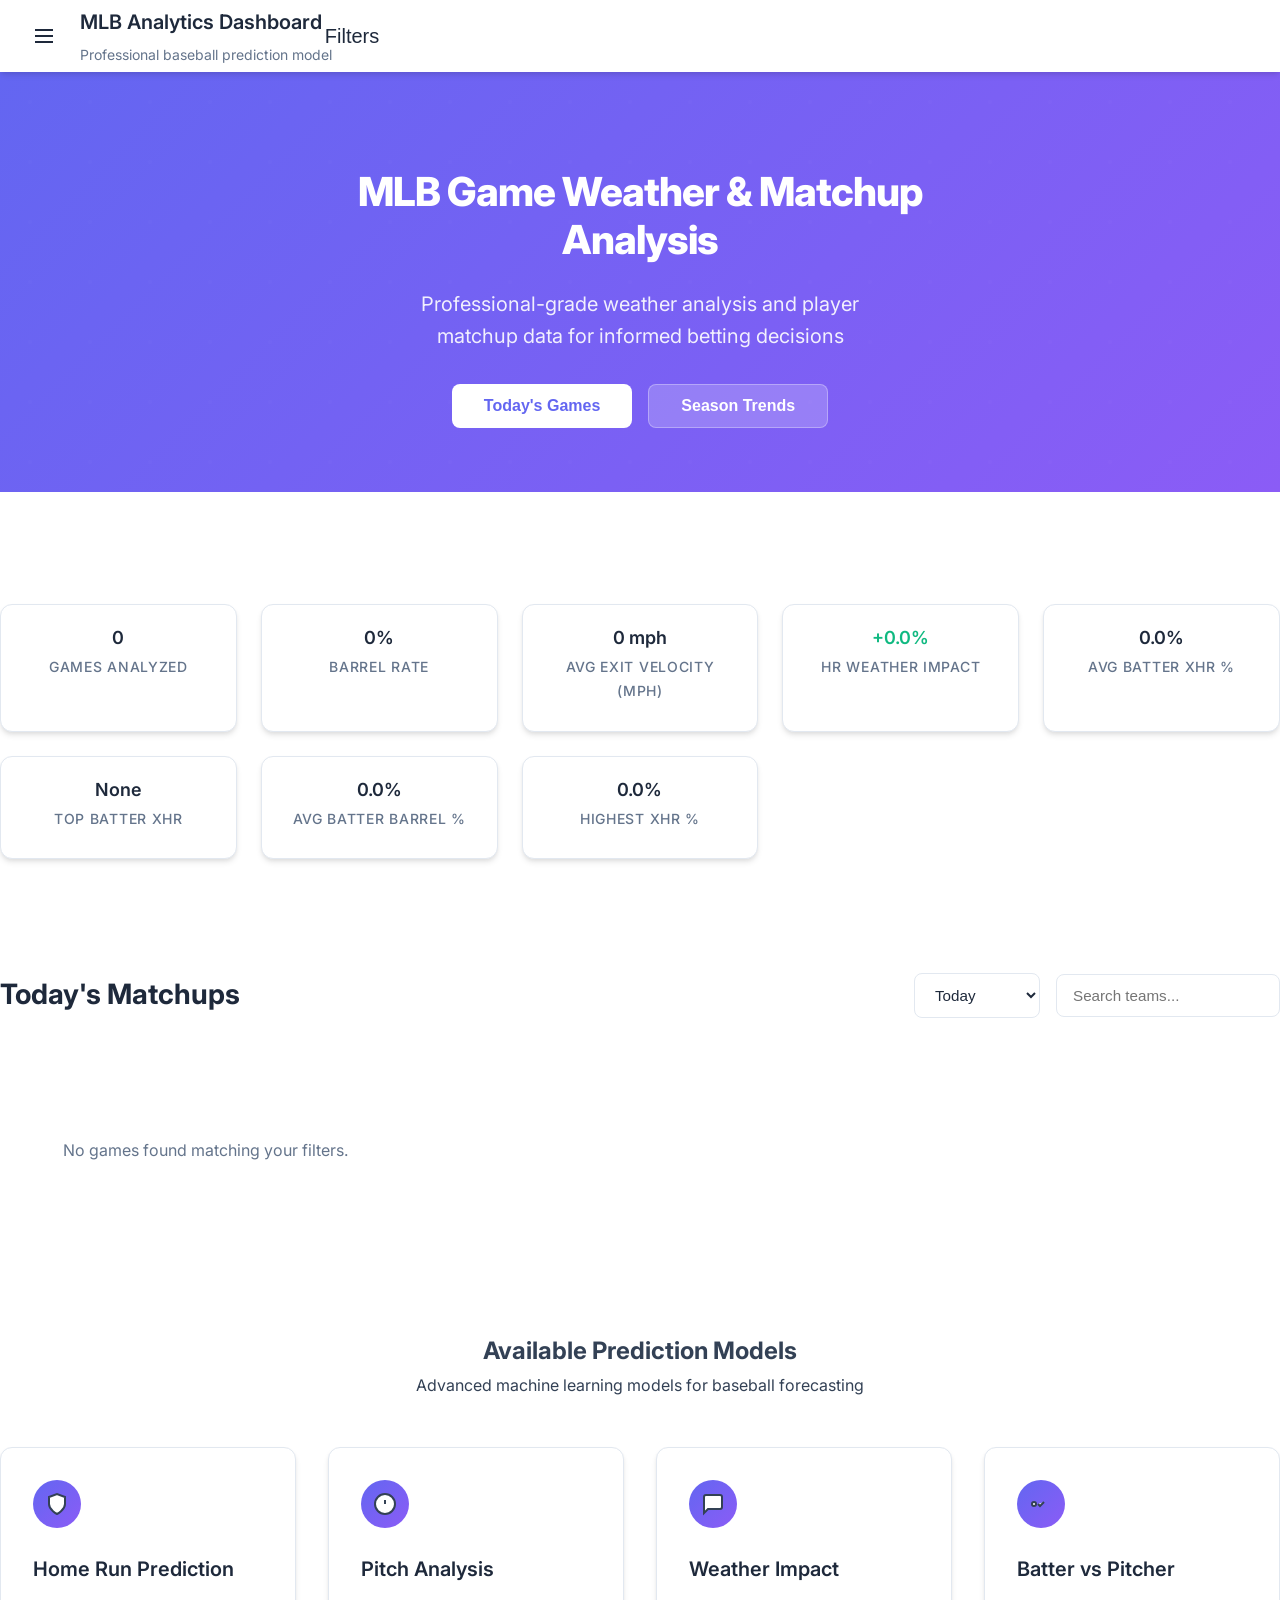
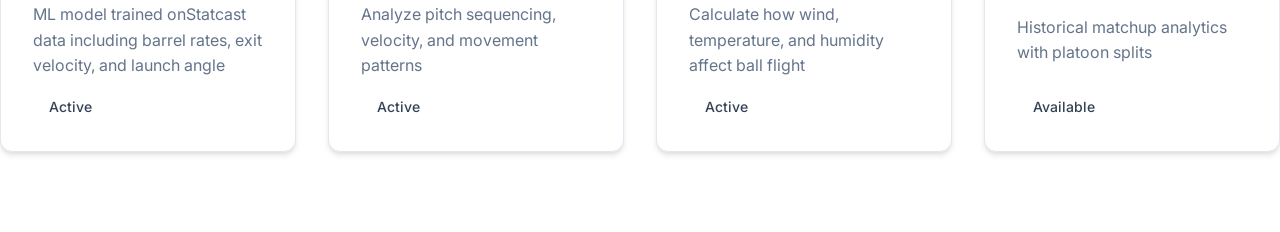
==== commit 26ab8796: "Initial commit: MLBQuant dashboard with xHR metrics" ====
--- a/docs/index.html
+++ b/docs/index.html
@@ -124,6 +124,22 @@
                         <div class="stat-value" id="hrWeatherImpact">0.0%</div>
                         <div class="stat-label">HR Weather Impact</div>
                     </div>
+                    <div class="stat-card">
+                        <div class="stat-value" id="avgXHR">0.0%</div>
+                        <div class="stat-label">Avg Batter xHR %</div>
+                    </div>
+                    <div class="stat-card">
+                        <div class="stat-value" id="topBatterXHR">None</div>
+                        <div class="stat-label">Top Batter xHR</div>
+                    </div>
+                    <div class="stat-card">
+                        <div class="stat-value" id="avgBarrelPct">0.0%</div>
+                        <div class="stat-label">Avg Batter Barrel %</div>
+                    </div>
+                    <div class="stat-card">
+                        <div class="stat-value" id="topXHRValue">0.0%</div>
+                        <div class="stat-label">Highest xHR %</div>
+                    </div>
                 </div>
             </section>
 
